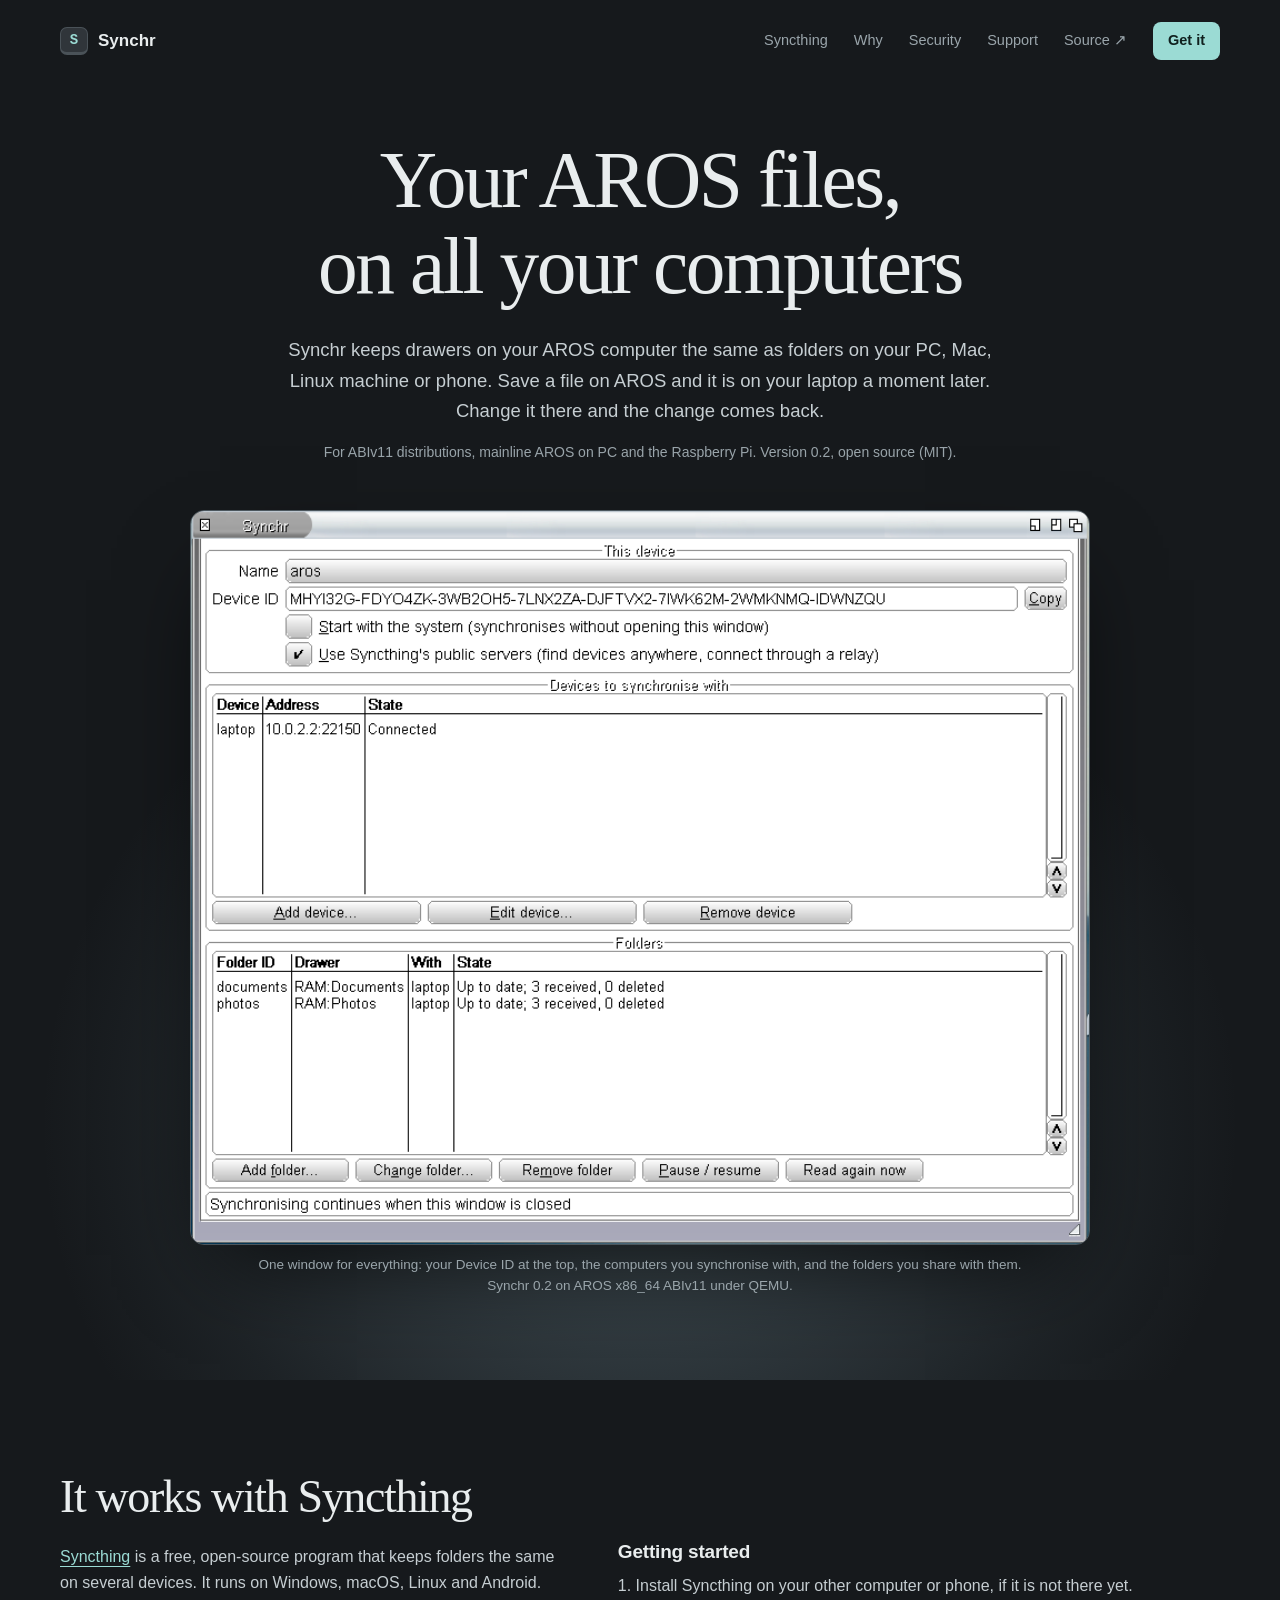
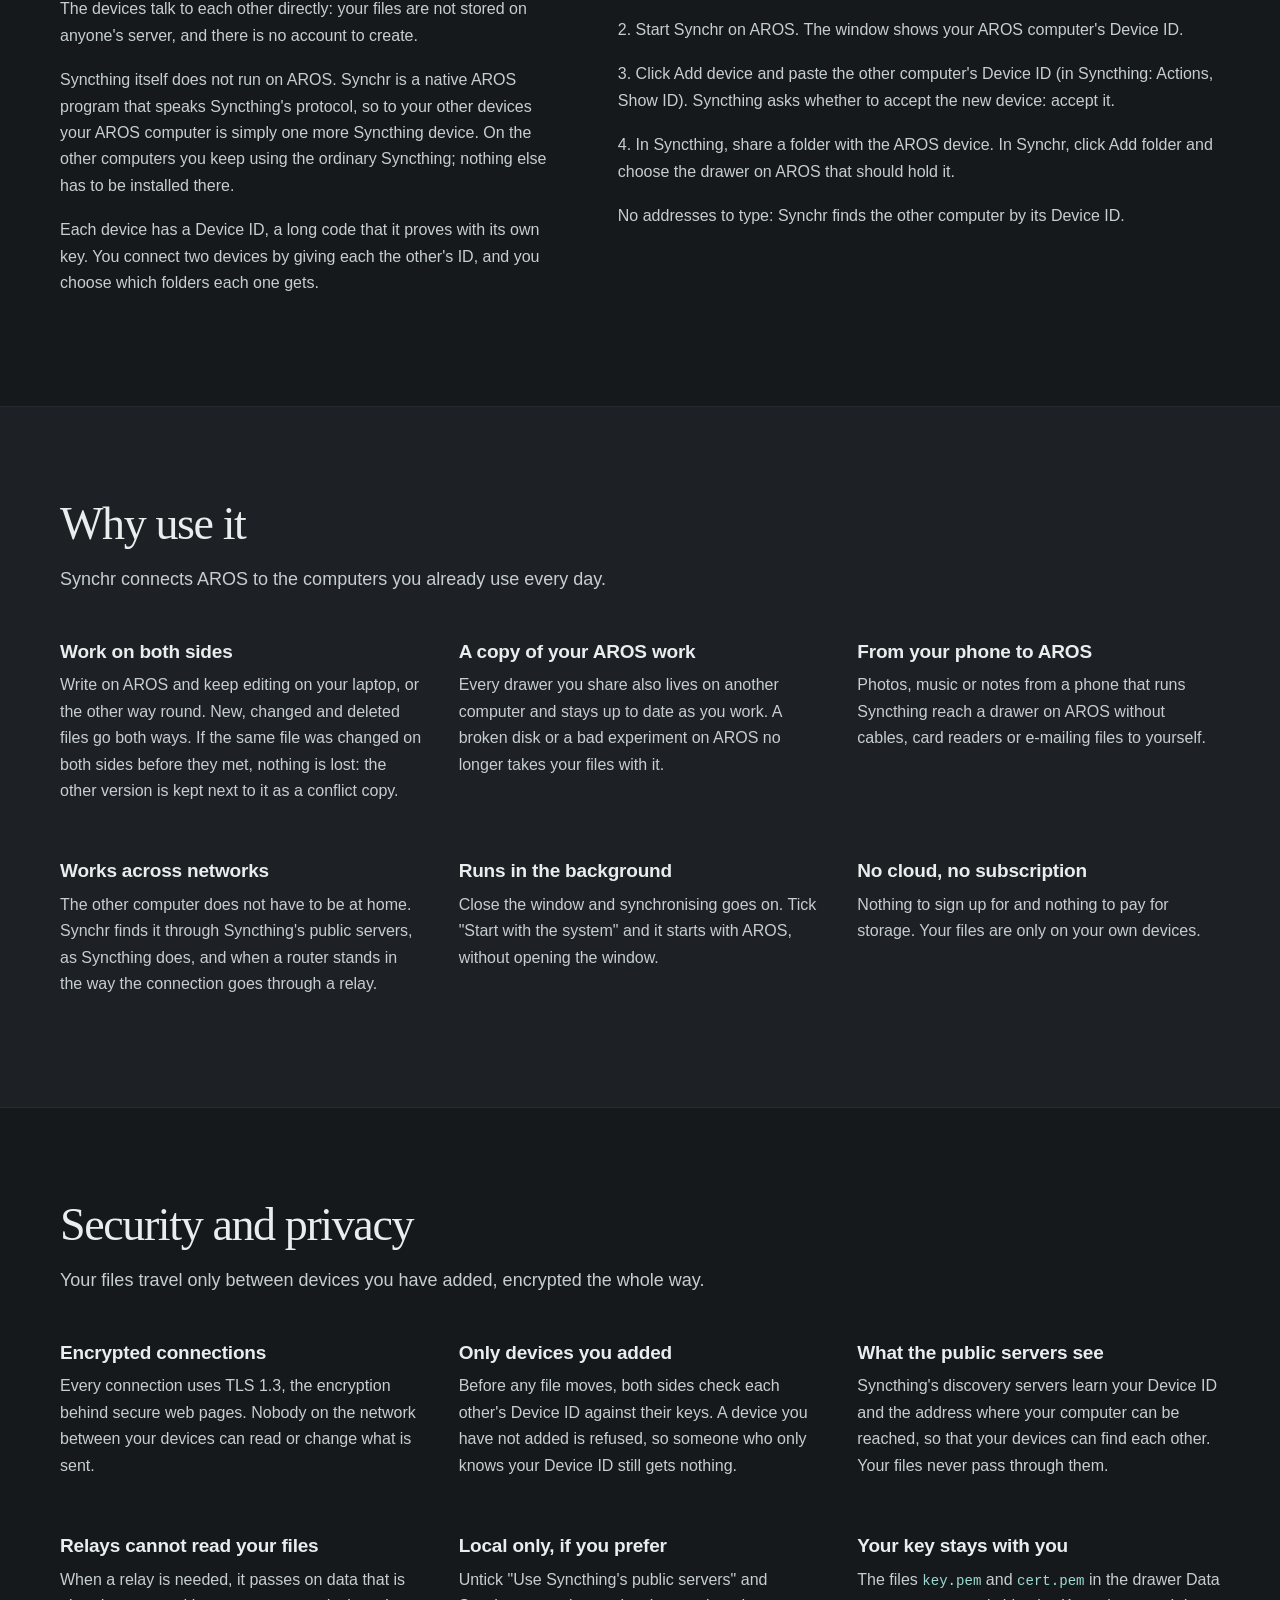
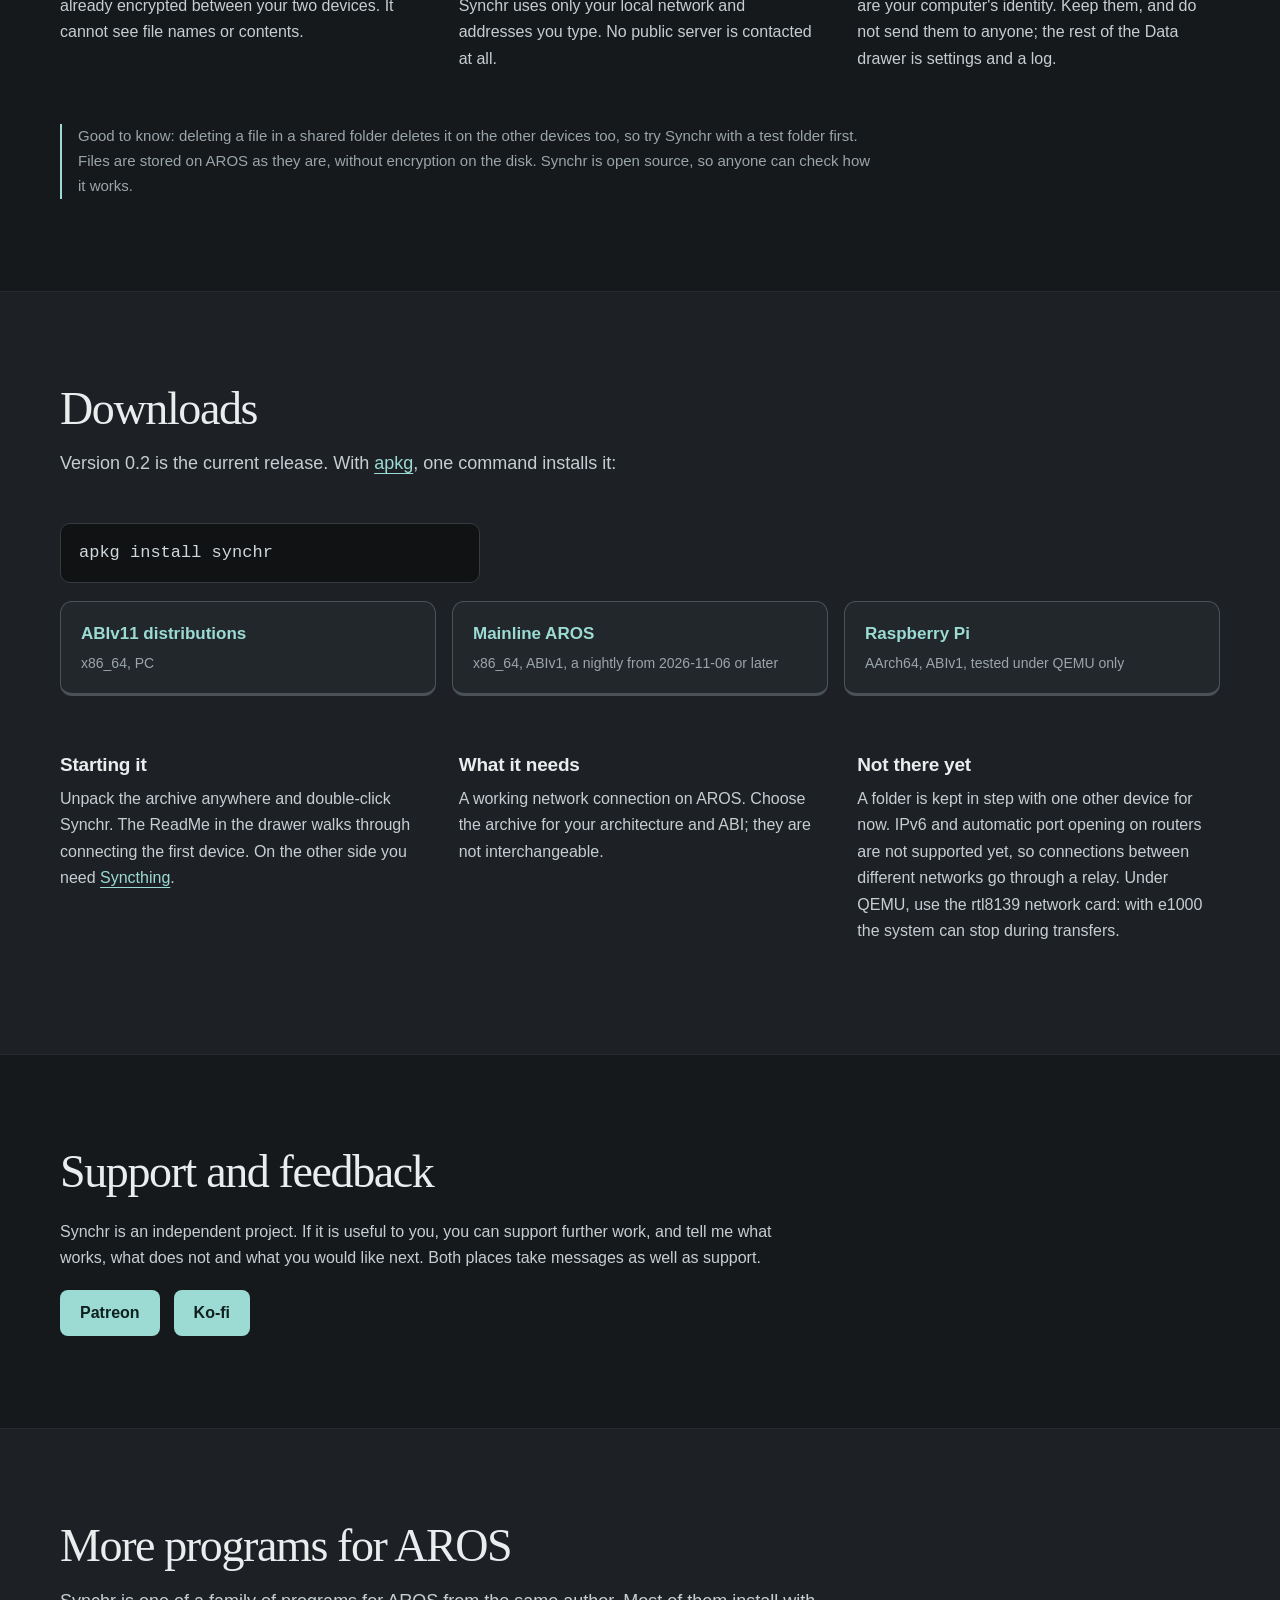
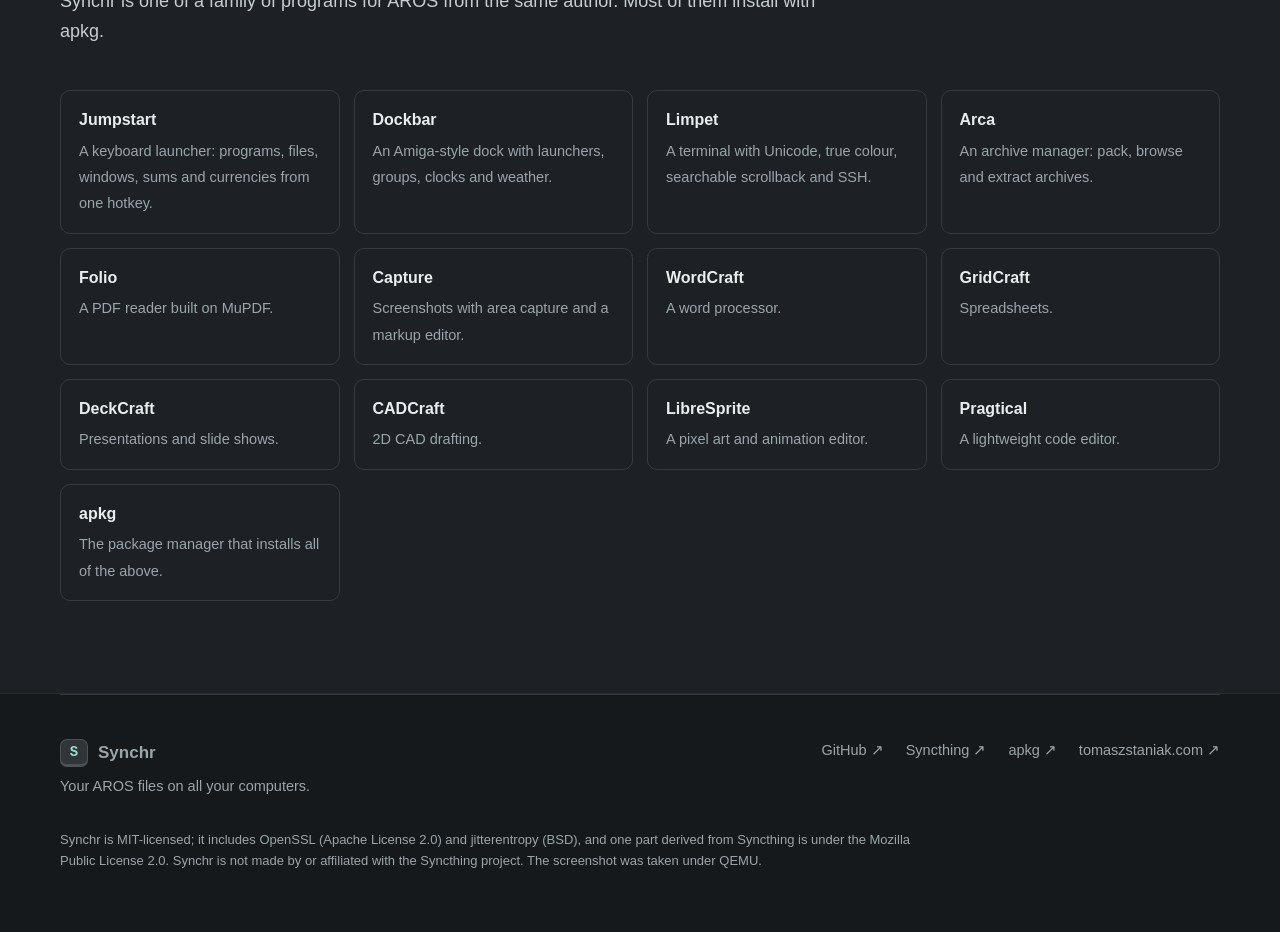
==== website/index.html @ 08df29b4 "Web page: what Synchr is, why use it, security, downloads, support" ====
<!doctype html>
<html lang="en">
<head>
<meta charset="utf-8"><meta name="viewport" content="width=device-width, initial-scale=1">
<title>Synchr: keep your AROS files in step with your other computers</title>
<meta name="description" content="Synchr keeps drawers on your AROS computer the same as folders on your PC, Mac, Linux machine or phone. It works with Syncthing: no cloud, no account, encrypted connections.">
<meta name="theme-color" content="#16191c"><meta property="og:title" content="Synchr for AROS"><meta property="og:description" content="Your AROS files on all your computers, with Syncthing. No cloud, no account."><meta property="og:type" content="website"><meta property="og:image" content="https://tomaszstaniak.github.io/aros-synchr/assets/window.png">
<link rel="stylesheet" href="style.css?v=1">
</head>
<body>
<a class="skip" href="#main">Skip to content</a>
<header class="site-header wrap"><a href="#" class="brand"><span class="brand-key" aria-hidden="true">S</span>Synchr</a><nav aria-label="Main navigation"><a href="#syncthing">Syncthing</a><a href="#why">Why</a><a href="#security">Security</a><a href="#support">Support</a><a href="https://github.com/tomaszstaniak/aros-synchr">Source ↗</a><a class="nav-get" href="#get">Get it</a></nav></header>

<main id="main">

<section class="hero">
<div class="wrap hero-copy">
<h1>Your AROS files,<br>on all your computers</h1>
<p class="intro">Synchr keeps drawers on your AROS computer the same as folders on your PC, Mac, Linux machine or phone. Save a file on AROS and it is on your laptop a moment later. Change it there and the change comes back.</p>
<p class="fine">For ABIv11 distributions, mainline AROS on PC and the Raspberry Pi. Version 0.2, open source (MIT).</p>
</div>
<div class="wrap demo">
<figure class="stage"><img src="assets/window.png" width="808" height="660" alt="The Synchr window: this computer's name and Device ID, one device called laptop that is connected, and two folders, documents and photos, both up to date"><figcaption>One window for everything: your Device ID at the top, the computers you synchronise with, and the folders you share with them. <span class="where">Synchr 0.2 on AROS x86_64 ABIv11 under QEMU.</span></figcaption></figure>
</div>
</section>

<section id="syncthing" class="section wrap">
<div class="row">
<div class="row-text">
<h2>It works with Syncthing</h2>
<p><a href="https://syncthing.net">Syncthing</a> is a free, open-source program that keeps folders the same on several devices. It runs on Windows, macOS, Linux and Android. The devices talk to each other directly: your files are not stored on anyone's server, and there is no account to create.</p>
<p>Syncthing itself does not run on AROS. Synchr is a native AROS program that speaks Syncthing's protocol, so to your other devices your AROS computer is simply one more Syncthing device. On the other computers you keep using the ordinary Syncthing; nothing else has to be installed there.</p>
<p>Each device has a Device ID, a long code that it proves with its own key. You connect two devices by giving each the other's ID, and you choose which folders each one gets.</p>
</div>
<div class="row-text">
<h3>Getting started</h3>
<p>1. Install Syncthing on your other computer or phone, if it is not there yet.</p>
<p>2. Start Synchr on AROS. The window shows your AROS computer's Device ID.</p>
<p>3. Click Add device and paste the other computer's Device ID (in Syncthing: Actions, Show ID). Syncthing asks whether to accept the new device: accept it.</p>
<p>4. In Syncthing, share a folder with the AROS device. In Synchr, click Add folder and choose the drawer on AROS that should hold it.</p>
<p>No addresses to type: Synchr finds the other computer by its Device ID.</p>
</div>
</div>
</section>

<section id="why" class="section tinted"><div class="wrap">
<div class="section-heading"><h2>Why use it</h2><p class="section-lead">Synchr connects AROS to the computers you already use every day.</p></div>
<div class="cols">
<article><h3>Work on both sides</h3><p>Write on AROS and keep editing on your laptop, or the other way round. New, changed and deleted files go both ways. If the same file was changed on both sides before they met, nothing is lost: the other version is kept next to it as a conflict copy.</p></article>
<article><h3>A copy of your AROS work</h3><p>Every drawer you share also lives on another computer and stays up to date as you work. A broken disk or a bad experiment on AROS no longer takes your files with it.</p></article>
<article><h3>From your phone to AROS</h3><p>Photos, music or notes from a phone that runs Syncthing reach a drawer on AROS without cables, card readers or e-mailing files to yourself.</p></article>
<article><h3>Works across networks</h3><p>The other computer does not have to be at home. Synchr finds it through Syncthing's public servers, as Syncthing does, and when a router stands in the way the connection goes through a relay.</p></article>
<article><h3>Runs in the background</h3><p>Close the window and synchronising goes on. Tick "Start with the system" and it starts with AROS, without opening the window.</p></article>
<article><h3>No cloud, no subscription</h3><p>Nothing to sign up for and nothing to pay for storage. Your files are only on your own devices.</p></article>
</div>
</div></section>

<section id="security" class="section wrap">
<div class="section-heading"><h2>Security and privacy</h2><p class="section-lead">Your files travel only between devices you have added, encrypted the whole way.</p></div>
<div class="cols">
<article><h3>Encrypted connections</h3><p>Every connection uses TLS 1.3, the encryption behind secure web pages. Nobody on the network between your devices can read or change what is sent.</p></article>
<article><h3>Only devices you added</h3><p>Before any file moves, both sides check each other's Device ID against their keys. A device you have not added is refused, so someone who only knows your Device ID still gets nothing.</p></article>
<article><h3>What the public servers see</h3><p>Syncthing's discovery servers learn your Device ID and the address where your computer can be reached, so that your devices can find each other. Your files never pass through them.</p></article>
<article><h3>Relays cannot read your files</h3><p>When a relay is needed, it passes on data that is already encrypted between your two devices. It cannot see file names or contents.</p></article>
<article><h3>Local only, if you prefer</h3><p>Untick "Use Syncthing's public servers" and Synchr uses only your local network and addresses you type. No public server is contacted at all.</p></article>
<article><h3>Your key stays with you</h3><p>The files <code>key.pem</code> and <code>cert.pem</code> in the drawer Data are your computer's identity. Keep them, and do not send them to anyone; the rest of the Data drawer is settings and a log.</p></article>
</div>
<p class="note">Good to know: deleting a file in a shared folder deletes it on the other devices too, so try Synchr with a test folder first. Files are stored on AROS as they are, without encryption on the disk. Synchr is open source, so anyone can check how it works.</p>
</section>

<section id="get" class="section tinted"><div class="wrap get">
<div class="section-heading"><h2>Downloads</h2><p class="section-lead">Version 0.2 is the current release. With <a href="https://github.com/tomaszstaniak/arospkg">apkg</a>, one command installs it:</p></div>
<pre class="install"><code>apkg install synchr</code></pre>
<div class="downloads">
<a class="dl" href="https://github.com/tomaszstaniak/aros-synchr/releases/download/v0.2/Synchr-0.2-r1-aros-x86_64-abiv11-pc.zip"><strong>ABIv11 distributions</strong><span>x86_64, PC</span></a>
<a class="dl" href="https://github.com/tomaszstaniak/aros-synchr/releases/download/v0.2/Synchr-0.2-r1-aros-x86_64-abiv1-pc.zip"><strong>Mainline AROS</strong><span>x86_64, ABIv1, a nightly from 2026-11-06 or later</span></a>
<a class="dl" href="https://github.com/tomaszstaniak/aros-synchr/releases/download/v0.2/Synchr-0.2-r1-aros-aarch64-abiv1-raspi.zip"><strong>Raspberry Pi</strong><span>AArch64, ABIv1, tested under QEMU only</span></a>
</div>
<div class="cols">
<article><h3>Starting it</h3><p>Unpack the archive anywhere and double-click Synchr. The ReadMe in the drawer walks through connecting the first device. On the other side you need <a href="https://syncthing.net/downloads/">Syncthing</a>.</p></article>
<article><h3>What it needs</h3><p>A working network connection on AROS. Choose the archive for your architecture and ABI; they are not interchangeable.</p></article>
<article><h3>Not there yet</h3><p>A folder is kept in step with one other device for now. IPv6 and automatic port opening on routers are not supported yet, so connections between different networks go through a relay. Under QEMU, use the rtl8139 network card: with e1000 the system can stop during transfers.</p></article>
</div>
</div></section>

<section id="support" class="section wrap">
<div class="solo">
<h2>Support and feedback</h2>
<p>Synchr is an independent project. If it is useful to you, you can support further work, and tell me what works, what does not and what you would like next. Both places take messages as well as support.</p>
<div class="support-links"><a href="https://www.patreon.com/reperspective">Patreon</a><a href="https://ko-fi.com/enbewu">Ko-fi</a></div>
</div>
</section>

<section id="more" class="section tinted"><div class="wrap">
<div class="section-heading"><h2>More programs for AROS</h2><p class="section-lead">Synchr is one of a family of programs for AROS from the same author. Most of them install with apkg.</p></div>
<div class="more">
<a href="https://tomaszstaniak.github.io/aros-launcher/"><strong>Jumpstart</strong><span>A keyboard launcher: programs, files, windows, sums and currencies from one hotkey.</span></a>
<a href="https://tomaszstaniak.github.io/aros-dockbar/"><strong>Dockbar</strong><span>An Amiga-style dock with launchers, groups, clocks and weather.</span></a>
<a href="https://tomaszstaniak.github.io/limpet/"><strong>Limpet</strong><span>A terminal with Unicode, true colour, searchable scrollback and SSH.</span></a>
<a href="https://tomaszstaniak.github.io/arca/"><strong>Arca</strong><span>An archive manager: pack, browse and extract archives.</span></a>
<a href="https://github.com/tomaszstaniak/aros-foliopdf"><strong>Folio</strong><span>A PDF reader built on MuPDF.</span></a>
<a href="https://github.com/tomaszstaniak/aros-capture"><strong>Capture</strong><span>Screenshots with area capture and a markup editor.</span></a>
<a href="https://github.com/tomaszstaniak/aros-wordcraft"><strong>WordCraft</strong><span>A word processor.</span></a>
<a href="https://github.com/tomaszstaniak/aros-gridcraft"><strong>GridCraft</strong><span>Spreadsheets.</span></a>
<a href="https://github.com/tomaszstaniak/aros-deckcraft"><strong>DeckCraft</strong><span>Presentations and slide shows.</span></a>
<a href="https://github.com/tomaszstaniak/aros-cadcraft"><strong>CADCraft</strong><span>2D CAD drafting.</span></a>
<a href="https://github.com/tomaszstaniak/aros-libresprite"><strong>LibreSprite</strong><span>A pixel art and animation editor.</span></a>
<a href="https://github.com/tomaszstaniak/aros-pragtical"><strong>Pragtical</strong><span>A lightweight code editor.</span></a>
<a href="https://github.com/tomaszstaniak/arospkg"><strong>apkg</strong><span>The package manager that installs all of the above.</span></a>
</div>
</div></section>

</main>

<footer class="wrap">
<div><a class="brand" href="#"><span class="brand-key" aria-hidden="true">S</span>Synchr</a><p>Your AROS files on all your computers.</p></div>
<nav aria-label="Related projects"><a href="https://github.com/tomaszstaniak/aros-synchr">GitHub ↗</a><a href="https://syncthing.net">Syncthing ↗</a><a href="https://github.com/tomaszstaniak/arospkg">apkg ↗</a><a href="https://tomaszstaniak.com">tomaszstaniak.com ↗</a></nav>
<p class="legal">Synchr is MIT-licensed; it includes OpenSSL (Apache License 2.0) and jitterentropy (BSD), and one part derived from Syncthing is under the Mozilla Public License 2.0. Synchr is not made by or affiliated with the Syncthing project. The screenshot was taken under QEMU.</p>
</footer>
</body></html>
---- website/style.css ----
/* Shared look of the AROS program pages (from Jumpstart); the window
   screenshot sits on the same dark ground. */
:root{
  --ground:#16191c;      /* page */
  --raised:#1d2125;      /* tinted sections */
  --panel:#30353a;       /* the launcher panel's fill */
  --line:#353b41;
  --ink:#e9edee;
  --muted:#9aa5ab;
  --accent:#9bdbd4;      /* the panel's accent */
  --wall:#7b97a3;        /* wallpaper blue-grey, used for the glow */
  --serif:Georgia,'Times New Roman',serif;
  --mono:ui-monospace,'SF Mono',Menlo,Consolas,monospace;
}
*{box-sizing:border-box}
html{scroll-behavior:smooth;scroll-padding-top:24px}
body{margin:0;background:var(--ground);color:var(--ink);font:16px/1.65 -apple-system,BlinkMacSystemFont,'Segoe UI',sans-serif;-webkit-font-smoothing:antialiased}
a{color:inherit}
a:focus-visible,button:focus-visible{outline:2px solid var(--accent);outline-offset:4px;border-radius:4px}
img{max-width:100%;height:auto;display:block}
p{margin:0 0 18px}
h1,h2,h3{margin:0;font-weight:400}
h1,h2{font-family:var(--serif);letter-spacing:-.03em;line-height:1.08}
h1{font-size:clamp(40px,6.2vw,80px)}
h2{font-size:clamp(30px,3.6vw,46px)}
h3{font-size:19px;line-height:1.35;font-weight:600;letter-spacing:-.01em;margin-bottom:8px}
code,kbd,pre{font-family:var(--mono);font-size:.88em}
code{color:var(--accent)}
kbd{display:inline-block;min-width:1.9em;text-align:center;border:1px solid #4a5258;border-bottom-width:3px;border-radius:6px;padding:0 7px;margin:0 2px;background:#262b30;color:var(--ink);line-height:1.6;white-space:nowrap}
pre{margin:0 0 18px;padding:16px 18px;background:#101214;border:1px solid var(--line);border-radius:10px;overflow-x:auto;line-height:1.55}
pre code{color:#cfd8dc;font-size:1em}
.wrap{width:min(1160px,calc(100% - 64px));margin-inline:auto}
.skip{position:absolute;left:-999px;top:8px;background:var(--accent);color:#10201e;padding:8px 14px;border-radius:6px;z-index:5}
.skip:focus{left:8px}

/* header */
.site-header{display:flex;align-items:center;justify-content:space-between;gap:20px;padding:22px 0}
.brand{display:inline-flex;align-items:center;gap:10px;font-weight:600;font-size:17px;text-decoration:none}
.brand-key{display:grid;place-items:center;width:28px;height:28px;border-radius:7px;background:var(--panel);border:1px solid #4a5258;border-bottom-width:3px;color:var(--accent);font:600 14px/1 var(--mono)}
.site-header nav{display:flex;align-items:center;gap:26px;font-size:14.5px}
.site-header nav a{text-decoration:none;color:var(--muted)}
.site-header nav a:hover{color:var(--ink)}
.site-header .nav-get{color:#10201e;background:var(--accent);padding:7px 15px;border-radius:8px;font-weight:600}
.site-header .nav-get:hover{color:#10201e;background:#b4e6e0}

/* hero */
.hero{position:relative;padding:56px 0 84px;overflow:hidden}
.hero::before{content:"";position:absolute;inset:auto 0 -10% 0;height:78%;background:radial-gradient(60% 70% at 50% 62%,rgba(123,151,163,.42),rgba(123,151,163,.08) 60%,transparent 78%);pointer-events:none}
.hero-copy{position:relative;text-align:center}
.hero-copy .intro{max-width:740px;margin:26px auto 14px;font-size:18.5px;color:#c6ced2}
.fine{color:var(--muted);font-size:14px}
.demo{position:relative;margin-top:46px}
.demo-label{text-align:center;color:var(--muted);font-size:14px;margin-bottom:12px}
.queries{display:flex;flex-wrap:wrap;justify-content:center;gap:8px;margin-bottom:22px}
.queries button{font:14px/1 var(--mono);color:var(--muted);background:#20252a;border:1px solid var(--line);border-radius:999px;padding:10px 15px;cursor:pointer}
.queries button:hover{color:var(--ink);border-color:#56606a}
.queries button[aria-selected="true"]{color:#10201e;background:var(--accent);border-color:var(--accent)}
.stage{margin:0 auto;max-width:900px}
.stage img{width:100%;border-radius:14px;border:1px solid #4b565d;box-shadow:0 40px 90px -30px rgba(0,0,0,.8)}
figcaption{margin-top:10px;font-size:13.5px;line-height:1.5;color:var(--muted)}
.stage figcaption{text-align:center;min-height:3em}
.where{white-space:nowrap}

/* sections */
.section{padding:92px 0}
.tinted{background:var(--raised);border-block:1px solid #262b30;width:100%}
.section-heading{max-width:760px;margin-bottom:44px}
.section-lead{margin-top:16px;font-size:18px;color:#c6ced2}
.section-lead a,.row-text a,.widget-text a,.trio a{color:var(--accent);text-underline-offset:4px}
.row{display:grid;grid-template-columns:minmax(0,5fr) minmax(0,6fr);gap:56px;align-items:center}
.row.flip .row-text{order:2}
.row-text h2{margin-bottom:22px}
.row-text p,.widget-text p,.cols p,.trio p{color:#c6ced2}
.shot{margin:0}
.shot img{border-radius:12px;border:1px solid #4b565d}
.shot.bare img{border-color:#3d454b;box-shadow:0 18px 40px -22px rgba(0,0,0,.9)}
.pair{display:grid;gap:22px}
.note{max-width:820px;margin:34px 0 0;padding-left:16px;border-left:2px solid var(--accent);color:var(--muted);font-size:15px}

/* answers */
.answers{display:grid;grid-template-columns:minmax(0,5fr) minmax(0,6fr);gap:56px;align-items:start}
.examples{list-style:none;margin:0;padding:0;border-top:1px solid var(--line)}
.examples li{display:flex;justify-content:space-between;gap:18px;padding:11px 2px;border-bottom:1px solid var(--line)}
.examples code{font-size:14.5px}
.examples span{color:var(--muted);font-size:14.5px;text-align:right}
.answer-shots{display:grid;gap:24px}

/* three smaller features */
.trio{display:grid;grid-template-columns:repeat(3,minmax(0,1fr));gap:36px;margin-top:84px}
.trio .shot{margin-bottom:20px}
.trio .shot img{width:100%}

/* widgets */
.widgets{display:grid;grid-template-columns:minmax(0,6fr) minmax(0,5fr);gap:56px;align-items:start}
.widget-shots{display:grid;gap:26px;justify-items:start}

/* themes */
.theme-grid{display:grid;grid-template-columns:repeat(4,minmax(0,1fr));gap:18px;margin-bottom:56px}
.theme-grid figure{margin:0}
.theme-grid img{border-radius:10px;border:1px solid #3d454b}
.theme-grid figcaption{margin-top:8px;color:var(--ink);font-size:14px}
.cols{display:grid;grid-template-columns:repeat(3,minmax(0,1fr));gap:36px}

.solo{max-width:760px}
.solo h2{margin-bottom:22px}
.solo p{color:#c6ced2}
.install{max-width:420px;font-size:17px}
.downloads{display:grid;grid-template-columns:repeat(3,minmax(0,1fr));gap:16px;margin:8px 0 56px}
.dl{display:block;padding:18px 20px;border:1px solid #4a5258;border-bottom-width:3px;border-radius:12px;background:#22272c;text-decoration:none}
.dl:hover{border-color:var(--accent)}
.dl strong{display:block;font-size:17px;color:var(--accent)}
.dl span{display:block;margin-top:4px;color:var(--muted);font-size:14px}
.cols a,.solo a{color:var(--accent);text-underline-offset:4px}

/* footer */
footer{display:grid;grid-template-columns:1fr auto;gap:22px 40px;padding:44px 0 60px;border-top:1px solid var(--line);color:var(--muted);font-size:14.5px}
footer p{margin:8px 0 0}
footer nav{display:flex;flex-wrap:wrap;gap:22px;align-items:start}
footer nav a{text-decoration:none}
footer nav a:hover{color:var(--ink)}
.legal{grid-column:1/-1;font-size:13px;max-width:880px}

@media (max-width:900px){
  .row,.answers,.widgets{grid-template-columns:1fr;gap:34px}
  .row.flip .row-text{order:0}
  .trio,.cols,.downloads{grid-template-columns:1fr;gap:40px}
  .downloads{gap:14px}
  .theme-grid{grid-template-columns:repeat(2,minmax(0,1fr))}
  .section{padding:64px 0}
  .site-header nav a:not(.nav-get){display:none}
}
@media (max-width:520px){
  .wrap{width:calc(100% - 32px)}
  .hero{padding-top:28px}
  .hero-copy .intro{font-size:17px}
  footer{grid-template-columns:1fr}
}
@media (prefers-reduced-motion:reduce){html{scroll-behavior:auto}}

/* Synchr: list of other programs */
.more{display:grid;grid-template-columns:repeat(auto-fill,minmax(250px,1fr));gap:14px;margin-top:28px}
.more a{display:block;padding:16px 18px;border:1px solid var(--line);border-radius:10px;background:var(--raised);text-decoration:none}
.more a:hover{border-color:var(--accent)}
.more strong{display:block;font-weight:600;margin-bottom:4px}
.more span{color:var(--muted);font-size:14.5px;line-height:1.5}
.support-links{display:flex;flex-wrap:wrap;gap:14px;margin-top:8px}
.support-links a{color:#10201e;background:var(--accent);padding:10px 20px;border-radius:8px;font-weight:600;text-decoration:none}
.support-links a:hover{background:#b4e6e0}
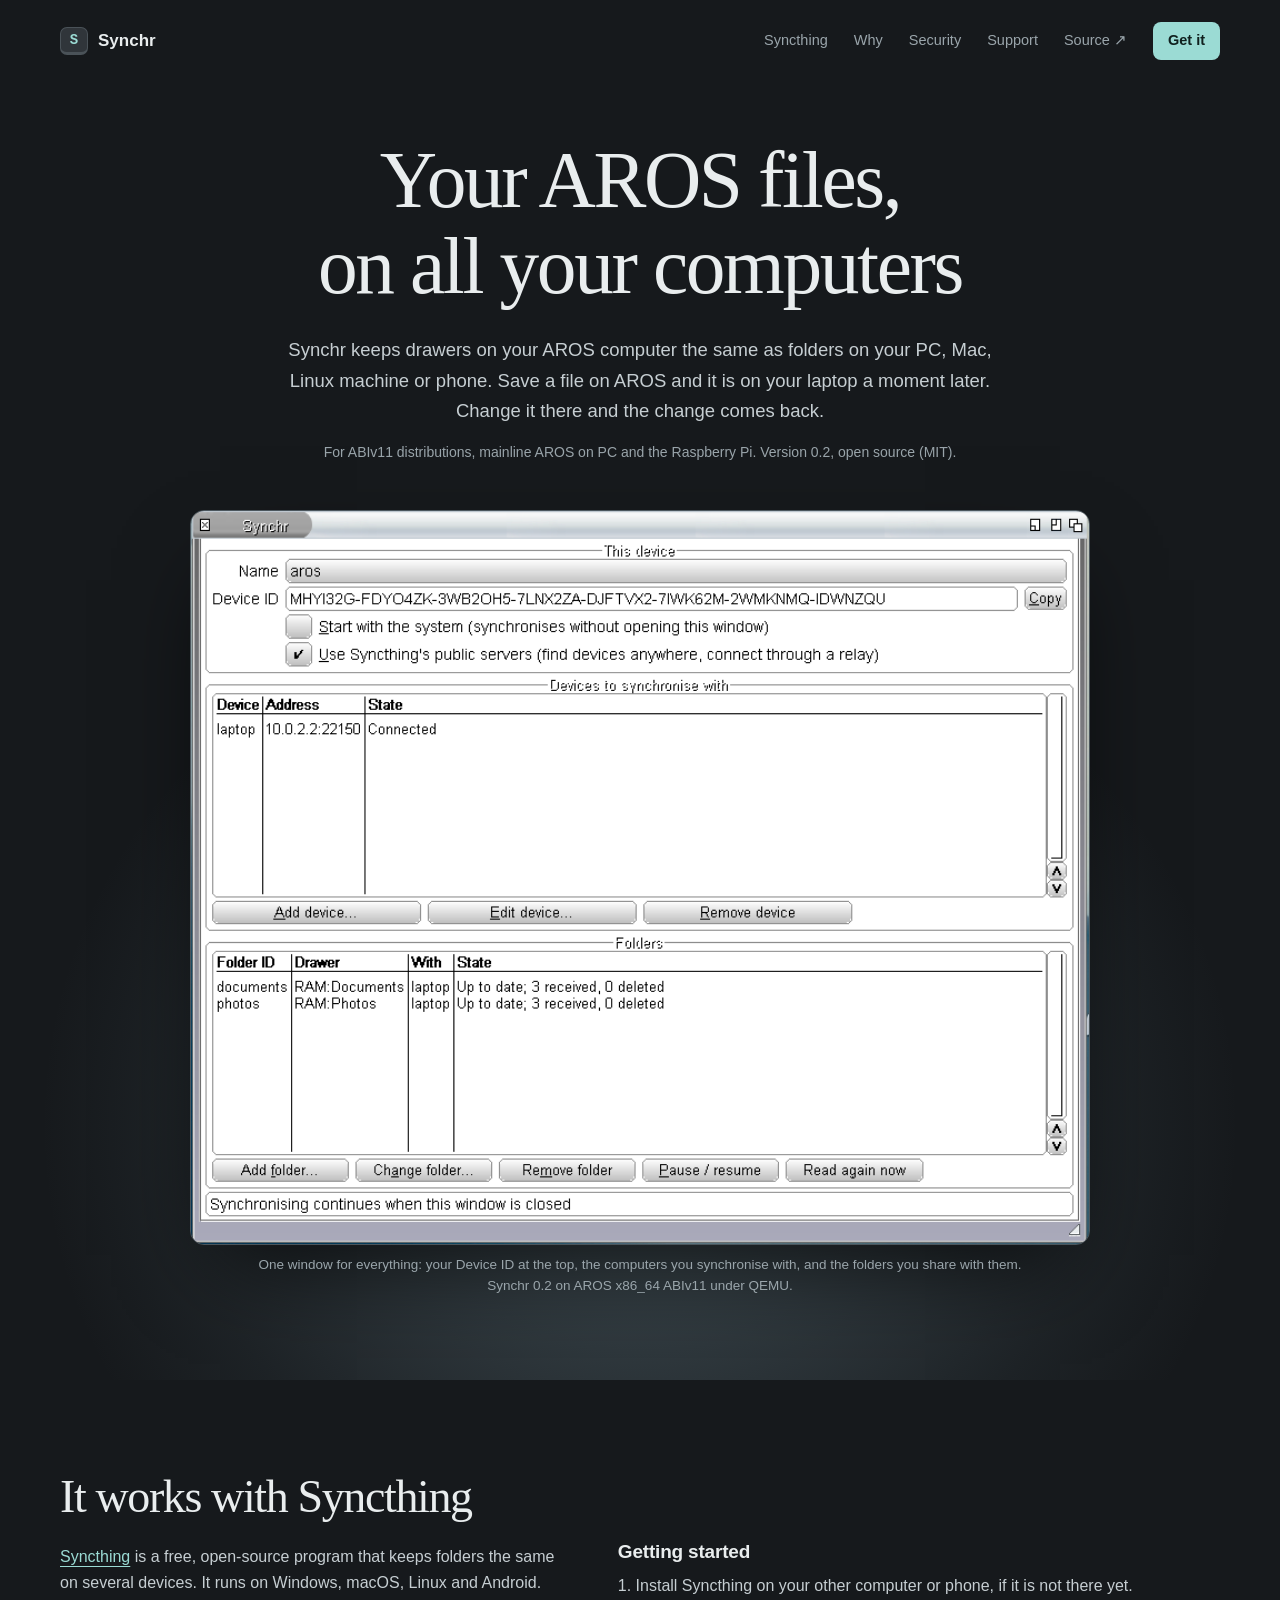
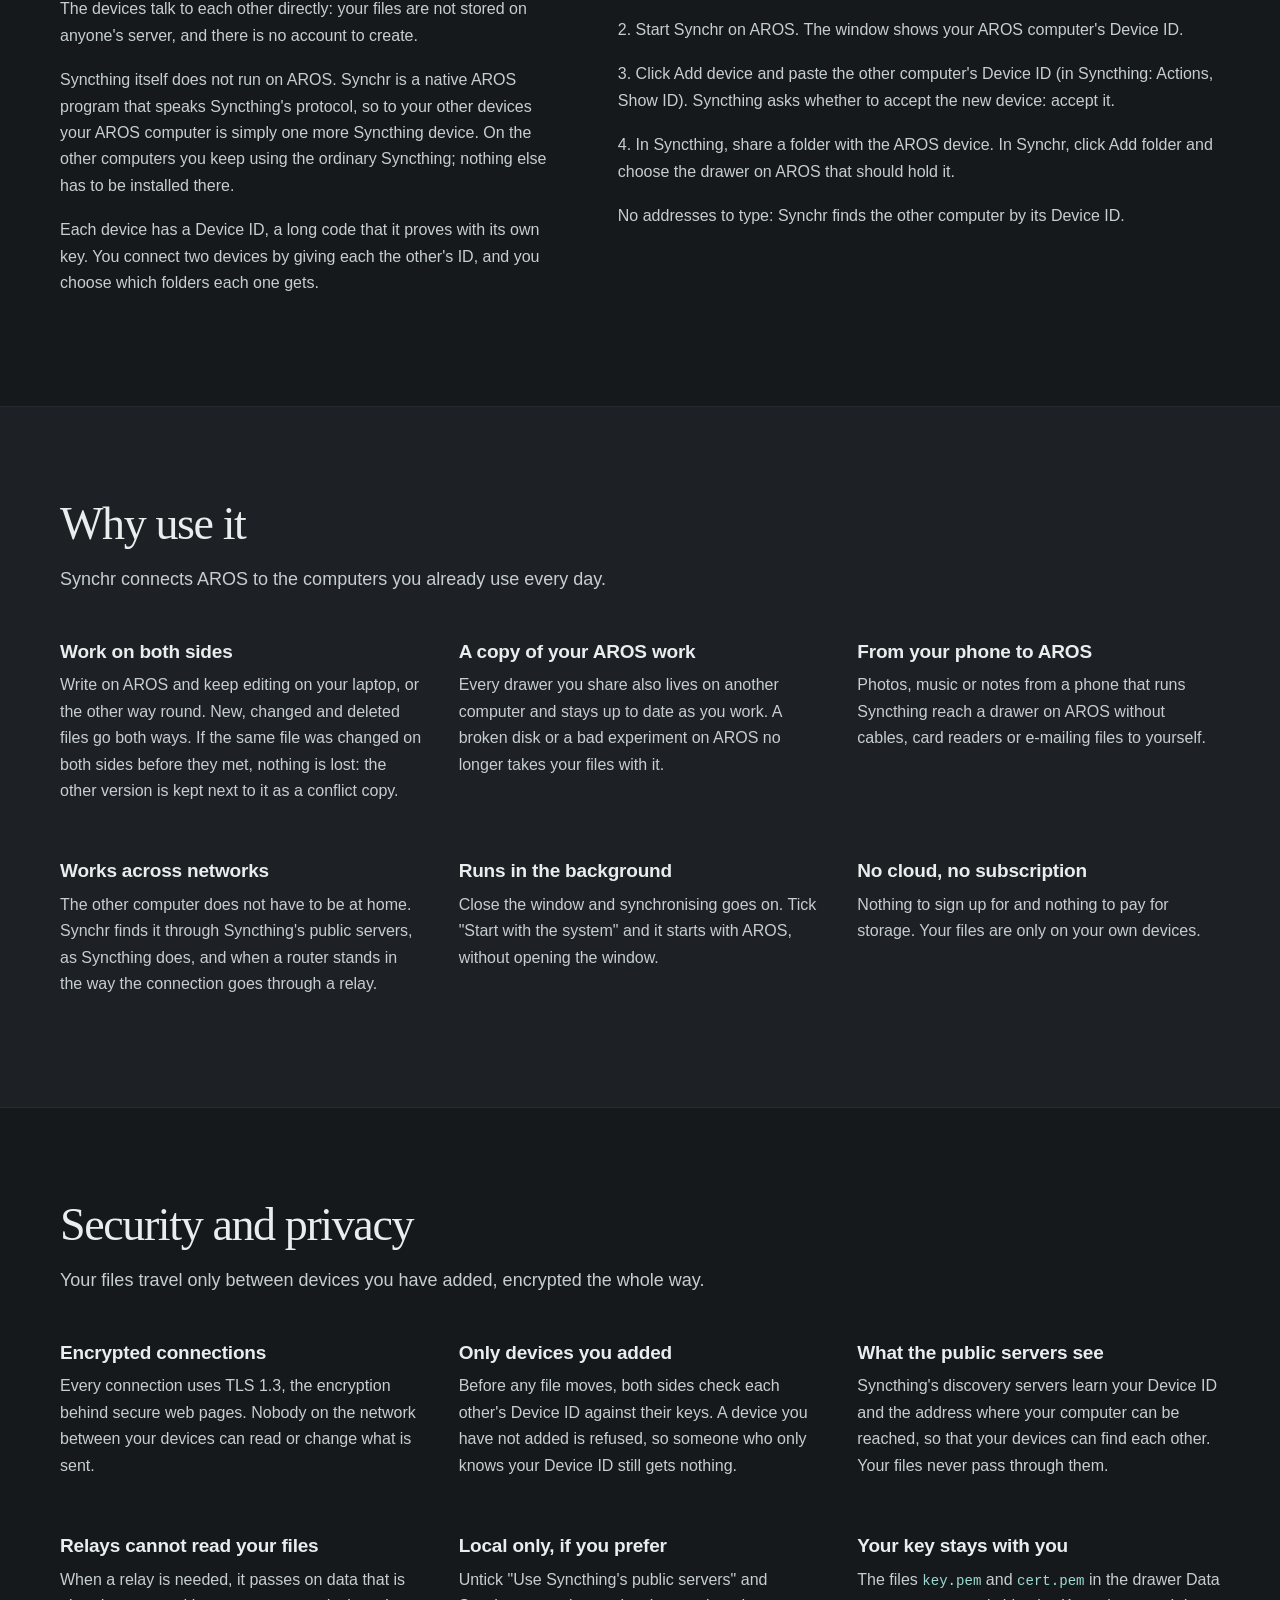
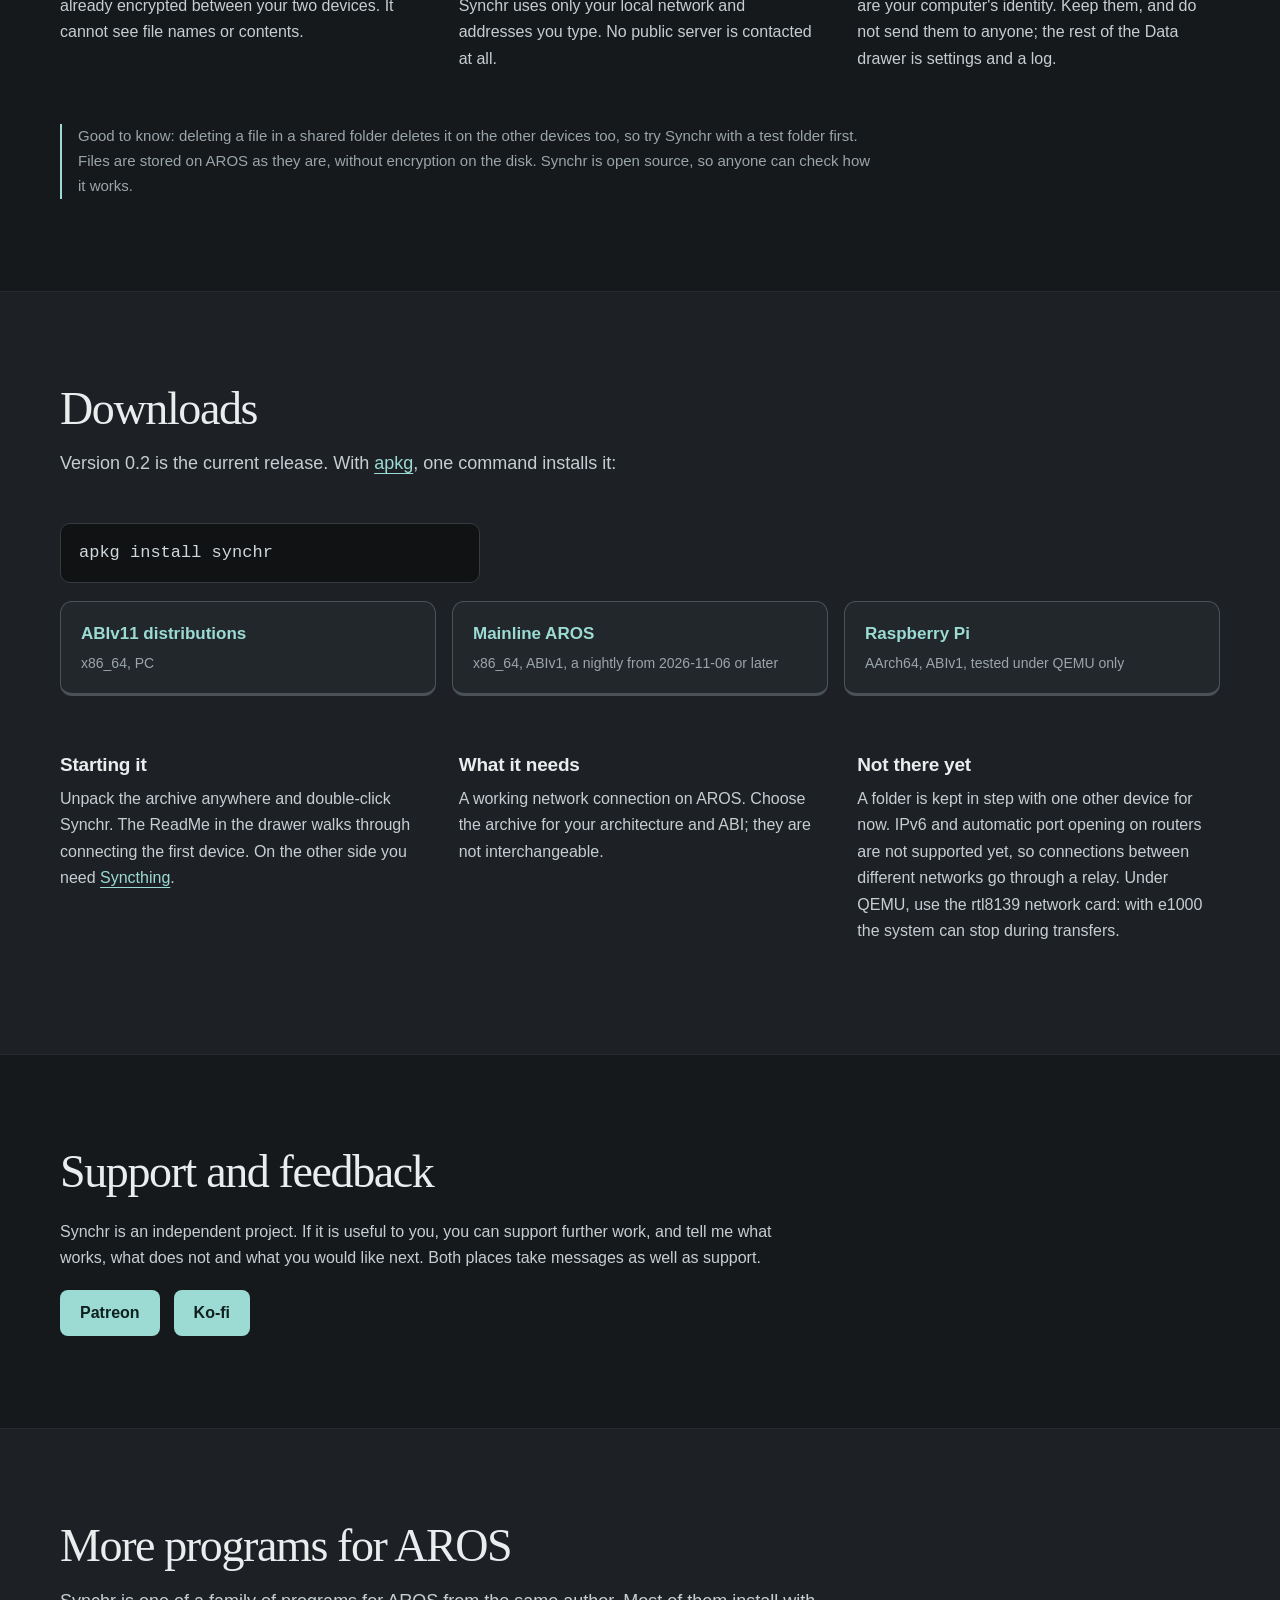
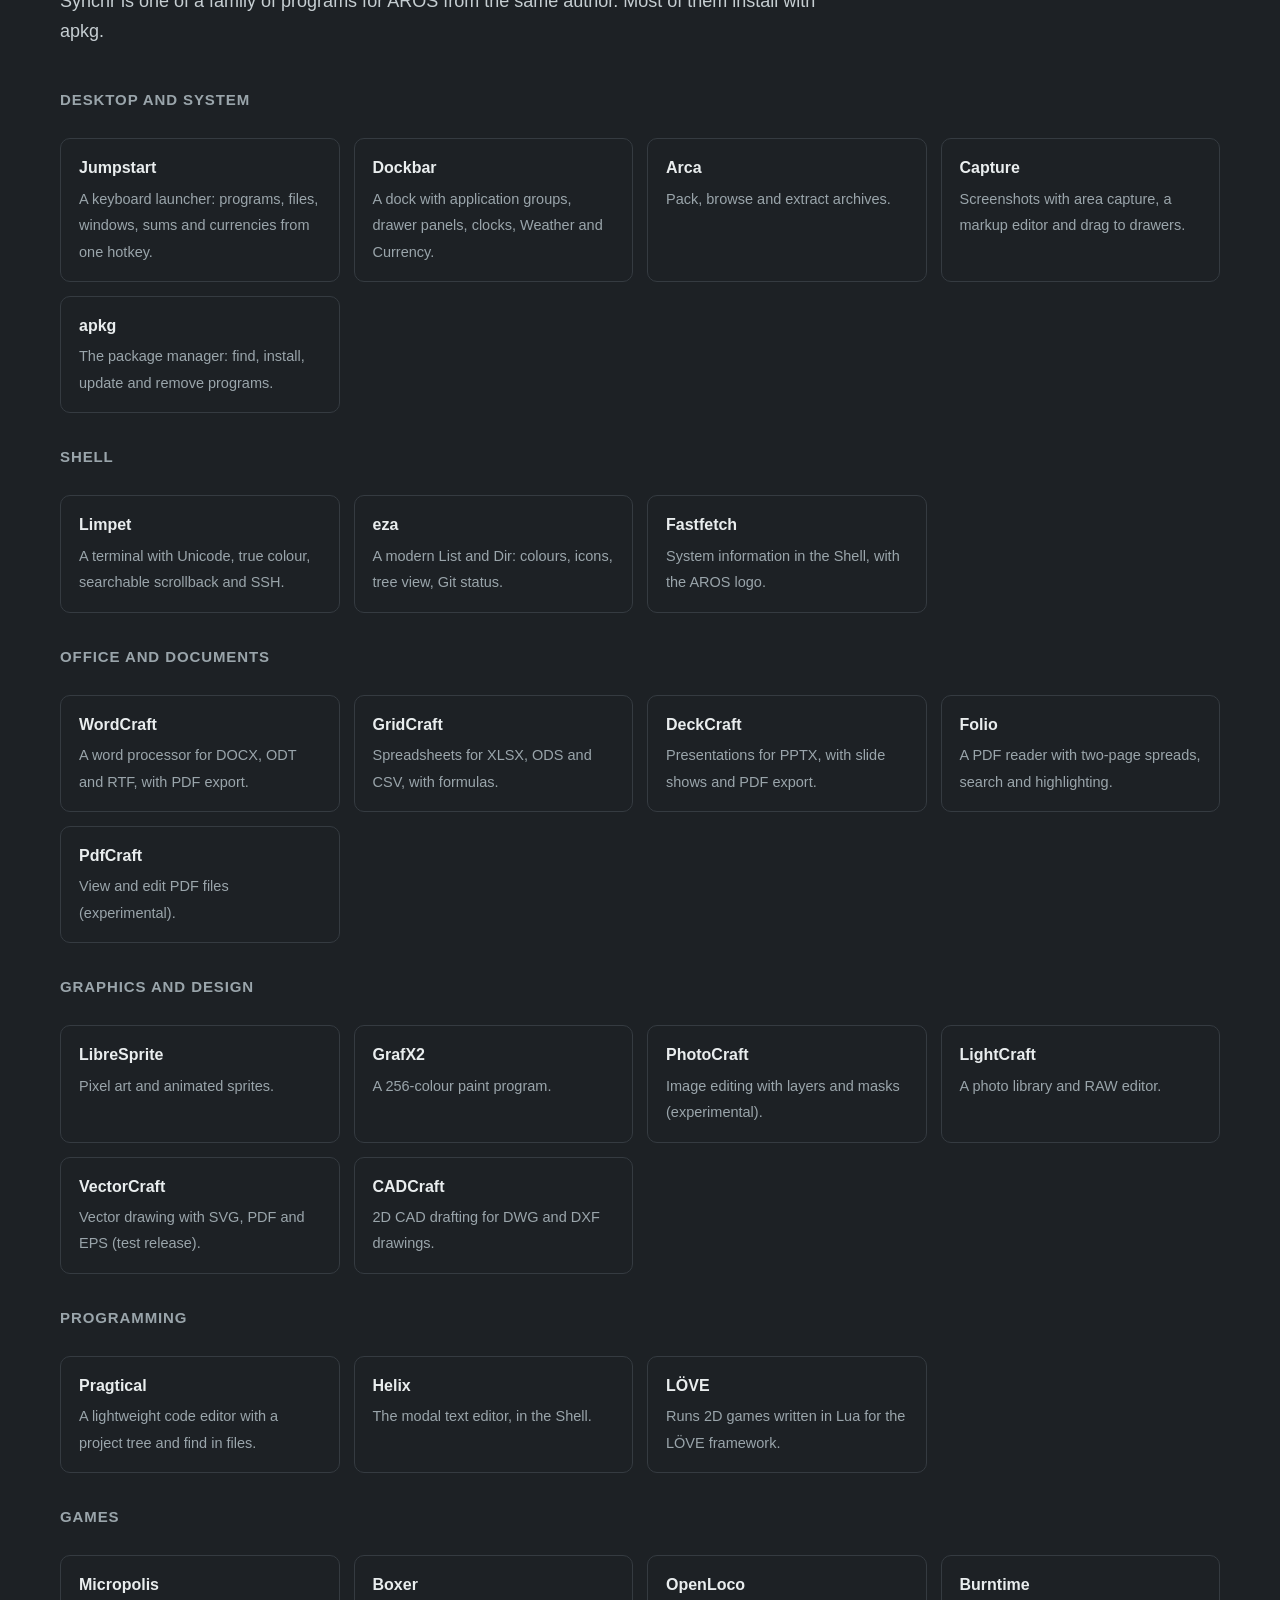
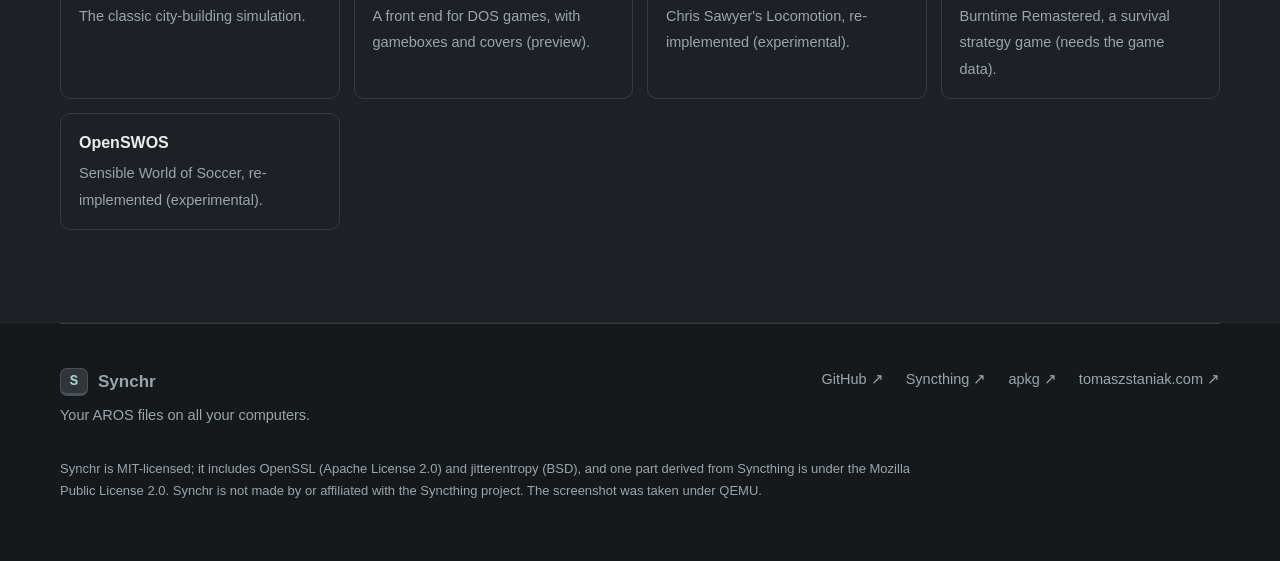
==== commit 7d93c775: "Web page: all published programs, grouped" ====
--- a/website/index.html
+++ b/website/index.html
@@ -93,20 +93,50 @@
 
 <section id="more" class="section tinted"><div class="wrap">
 <div class="section-heading"><h2>More programs for AROS</h2><p class="section-lead">Synchr is one of a family of programs for AROS from the same author. Most of them install with apkg.</p></div>
+<h3 class="more-group">Desktop and system</h3>
 <div class="more">
 <a href="https://tomaszstaniak.github.io/aros-launcher/"><strong>Jumpstart</strong><span>A keyboard launcher: programs, files, windows, sums and currencies from one hotkey.</span></a>
-<a href="https://tomaszstaniak.github.io/aros-dockbar/"><strong>Dockbar</strong><span>An Amiga-style dock with launchers, groups, clocks and weather.</span></a>
+<a href="https://tomaszstaniak.github.io/aros-dockbar/"><strong>Dockbar</strong><span>A dock with application groups, drawer panels, clocks, Weather and Currency.</span></a>
+<a href="https://tomaszstaniak.github.io/arca/"><strong>Arca</strong><span>Pack, browse and extract archives.</span></a>
+<a href="https://github.com/tomaszstaniak/aros-capture"><strong>Capture</strong><span>Screenshots with area capture, a markup editor and drag to drawers.</span></a>
+<a href="https://github.com/tomaszstaniak/arospkg"><strong>apkg</strong><span>The package manager: find, install, update and remove programs.</span></a>
+</div>
+<h3 class="more-group">Shell</h3>
+<div class="more">
 <a href="https://tomaszstaniak.github.io/limpet/"><strong>Limpet</strong><span>A terminal with Unicode, true colour, searchable scrollback and SSH.</span></a>
-<a href="https://tomaszstaniak.github.io/arca/"><strong>Arca</strong><span>An archive manager: pack, browse and extract archives.</span></a>
-<a href="https://github.com/tomaszstaniak/aros-foliopdf"><strong>Folio</strong><span>A PDF reader built on MuPDF.</span></a>
-<a href="https://github.com/tomaszstaniak/aros-capture"><strong>Capture</strong><span>Screenshots with area capture and a markup editor.</span></a>
-<a href="https://github.com/tomaszstaniak/aros-wordcraft"><strong>WordCraft</strong><span>A word processor.</span></a>
-<a href="https://github.com/tomaszstaniak/aros-gridcraft"><strong>GridCraft</strong><span>Spreadsheets.</span></a>
-<a href="https://github.com/tomaszstaniak/aros-deckcraft"><strong>DeckCraft</strong><span>Presentations and slide shows.</span></a>
-<a href="https://github.com/tomaszstaniak/aros-cadcraft"><strong>CADCraft</strong><span>2D CAD drafting.</span></a>
-<a href="https://github.com/tomaszstaniak/aros-libresprite"><strong>LibreSprite</strong><span>A pixel art and animation editor.</span></a>
-<a href="https://github.com/tomaszstaniak/aros-pragtical"><strong>Pragtical</strong><span>A lightweight code editor.</span></a>
-<a href="https://github.com/tomaszstaniak/arospkg"><strong>apkg</strong><span>The package manager that installs all of the above.</span></a>
+<a href="https://github.com/tomaszstaniak/aros-eza"><strong>eza</strong><span>A modern List and Dir: colours, icons, tree view, Git status.</span></a>
+<a href="https://github.com/tomaszstaniak/aros-fastfetch"><strong>Fastfetch</strong><span>System information in the Shell, with the AROS logo.</span></a>
+</div>
+<h3 class="more-group">Office and documents</h3>
+<div class="more">
+<a href="https://github.com/tomaszstaniak/aros-wordcraft"><strong>WordCraft</strong><span>A word processor for DOCX, ODT and RTF, with PDF export.</span></a>
+<a href="https://github.com/tomaszstaniak/aros-gridcraft"><strong>GridCraft</strong><span>Spreadsheets for XLSX, ODS and CSV, with formulas.</span></a>
+<a href="https://github.com/tomaszstaniak/aros-deckcraft"><strong>DeckCraft</strong><span>Presentations for PPTX, with slide shows and PDF export.</span></a>
+<a href="https://github.com/tomaszstaniak/aros-foliopdf"><strong>Folio</strong><span>A PDF reader with two-page spreads, search and highlighting.</span></a>
+<a href="https://github.com/tomaszstaniak/aros-pdfcraft"><strong>PdfCraft</strong><span>View and edit PDF files (experimental).</span></a>
+</div>
+<h3 class="more-group">Graphics and design</h3>
+<div class="more">
+<a href="https://github.com/tomaszstaniak/aros-libresprite"><strong>LibreSprite</strong><span>Pixel art and animated sprites.</span></a>
+<a href="https://github.com/tomaszstaniak/aros-grafx2"><strong>GrafX2</strong><span>A 256-colour paint program.</span></a>
+<a href="https://github.com/tomaszstaniak/aros-photocraft"><strong>PhotoCraft</strong><span>Image editing with layers and masks (experimental).</span></a>
+<a href="https://github.com/tomaszstaniak/aros-lightcraft"><strong>LightCraft</strong><span>A photo library and RAW editor.</span></a>
+<a href="https://github.com/tomaszstaniak/aros-vectorcraft"><strong>VectorCraft</strong><span>Vector drawing with SVG, PDF and EPS (test release).</span></a>
+<a href="https://github.com/tomaszstaniak/aros-cadcraft"><strong>CADCraft</strong><span>2D CAD drafting for DWG and DXF drawings.</span></a>
+</div>
+<h3 class="more-group">Programming</h3>
+<div class="more">
+<a href="https://github.com/tomaszstaniak/aros-pragtical"><strong>Pragtical</strong><span>A lightweight code editor with a project tree and find in files.</span></a>
+<a href="https://github.com/tomaszstaniak/aros-helix"><strong>Helix</strong><span>The modal text editor, in the Shell.</span></a>
+<a href="https://github.com/tomaszstaniak/aros-loeve"><strong>LÖVE</strong><span>Runs 2D games written in Lua for the LÖVE framework.</span></a>
+</div>
+<h3 class="more-group">Games</h3>
+<div class="more">
+<a href="https://github.com/tomaszstaniak/aros-micropolis"><strong>Micropolis</strong><span>The classic city-building simulation.</span></a>
+<a href="https://github.com/tomaszstaniak/aros-boxerapp"><strong>Boxer</strong><span>A front end for DOS games, with gameboxes and covers (preview).</span></a>
+<a href="https://github.com/tomaszstaniak/aros-openloco"><strong>OpenLoco</strong><span>Chris Sawyer's Locomotion, re-implemented (experimental).</span></a>
+<a href="https://github.com/tomaszstaniak/aros-burntime"><strong>Burntime</strong><span>Burntime Remastered, a survival strategy game (needs the game data).</span></a>
+<a href="https://github.com/tomaszstaniak/aros-swos"><strong>OpenSWOS</strong><span>Sensible World of Soccer, re-implemented (experimental).</span></a>
 </div>
 </div></section>
 
--- a/website/style.css
+++ b/website/style.css
@@ -146,3 +146,4 @@
 .support-links{display:flex;flex-wrap:wrap;gap:14px;margin-top:8px}
 .support-links a{color:#10201e;background:var(--accent);padding:10px 20px;border-radius:8px;font-weight:600;text-decoration:none}
 .support-links a:hover{background:#b4e6e0}
+.more-group{margin:34px 0 0;color:var(--muted);font-size:15px;text-transform:uppercase;letter-spacing:.06em}
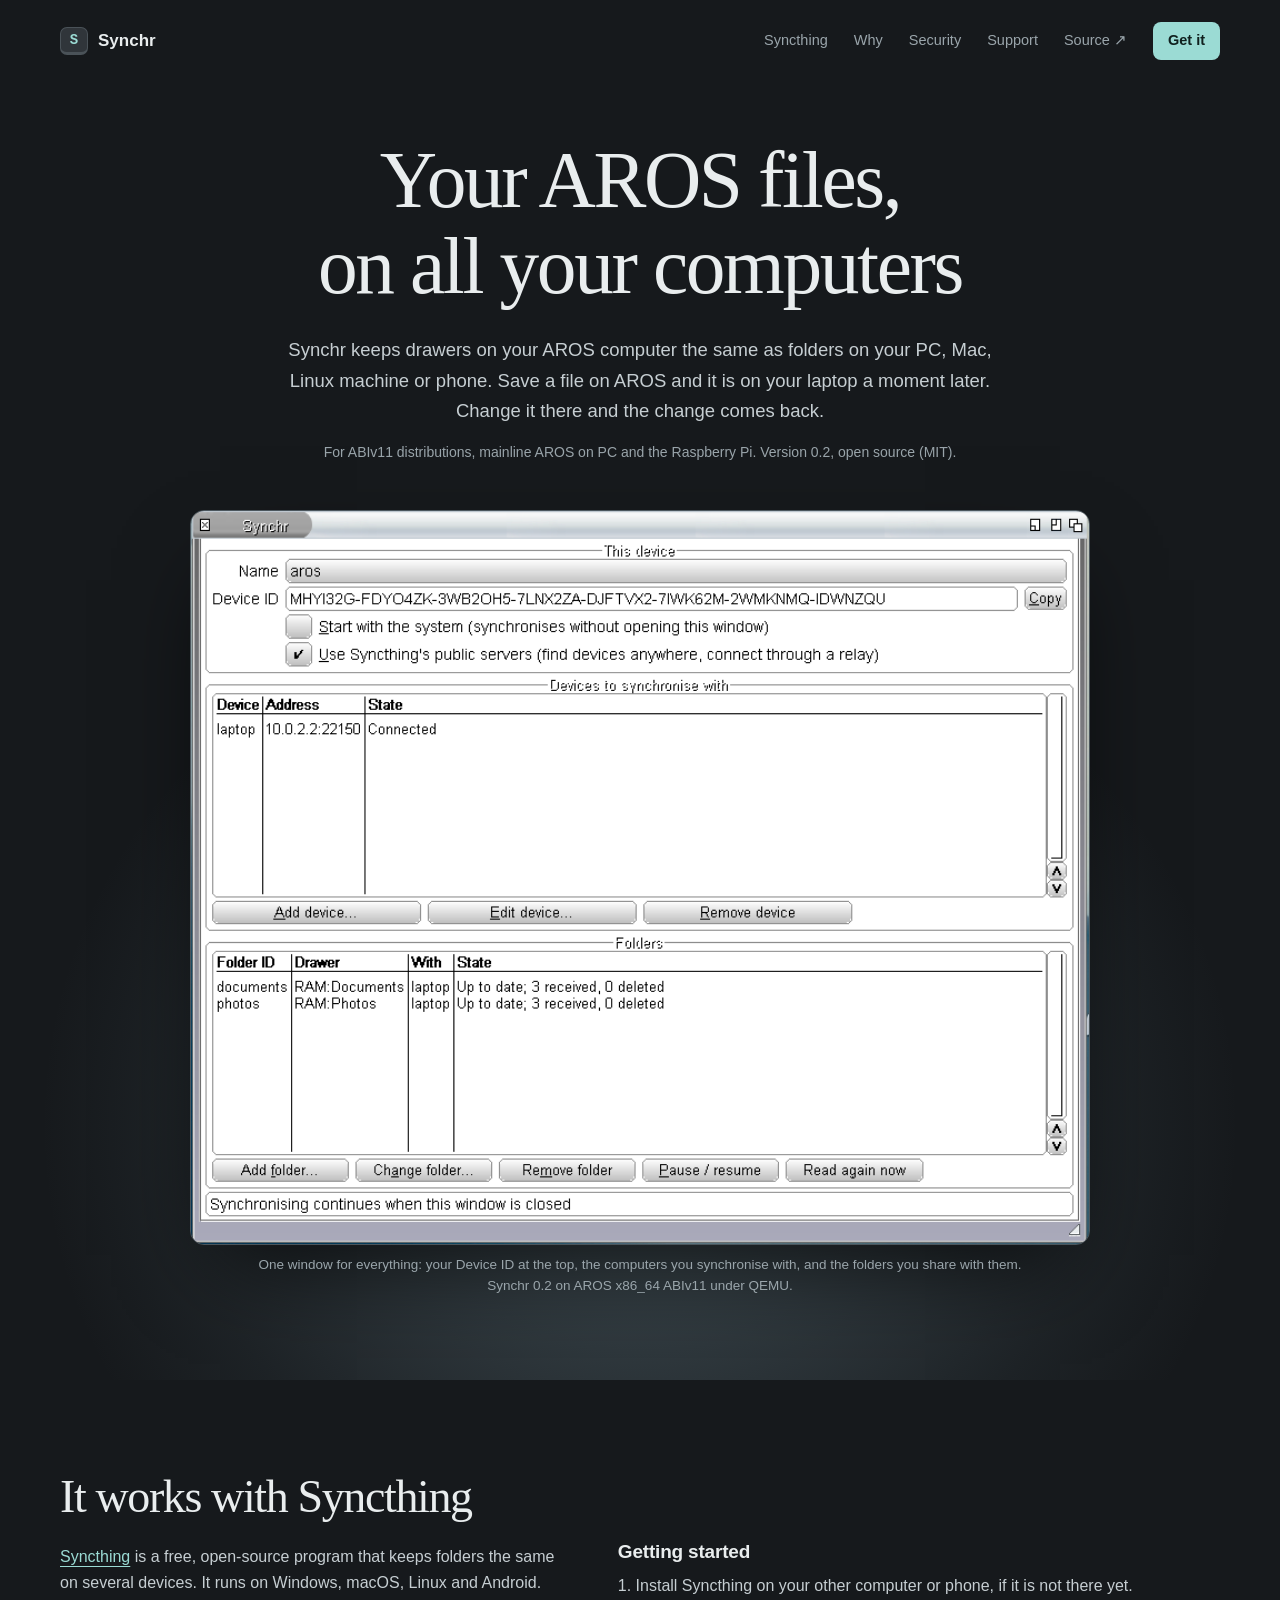
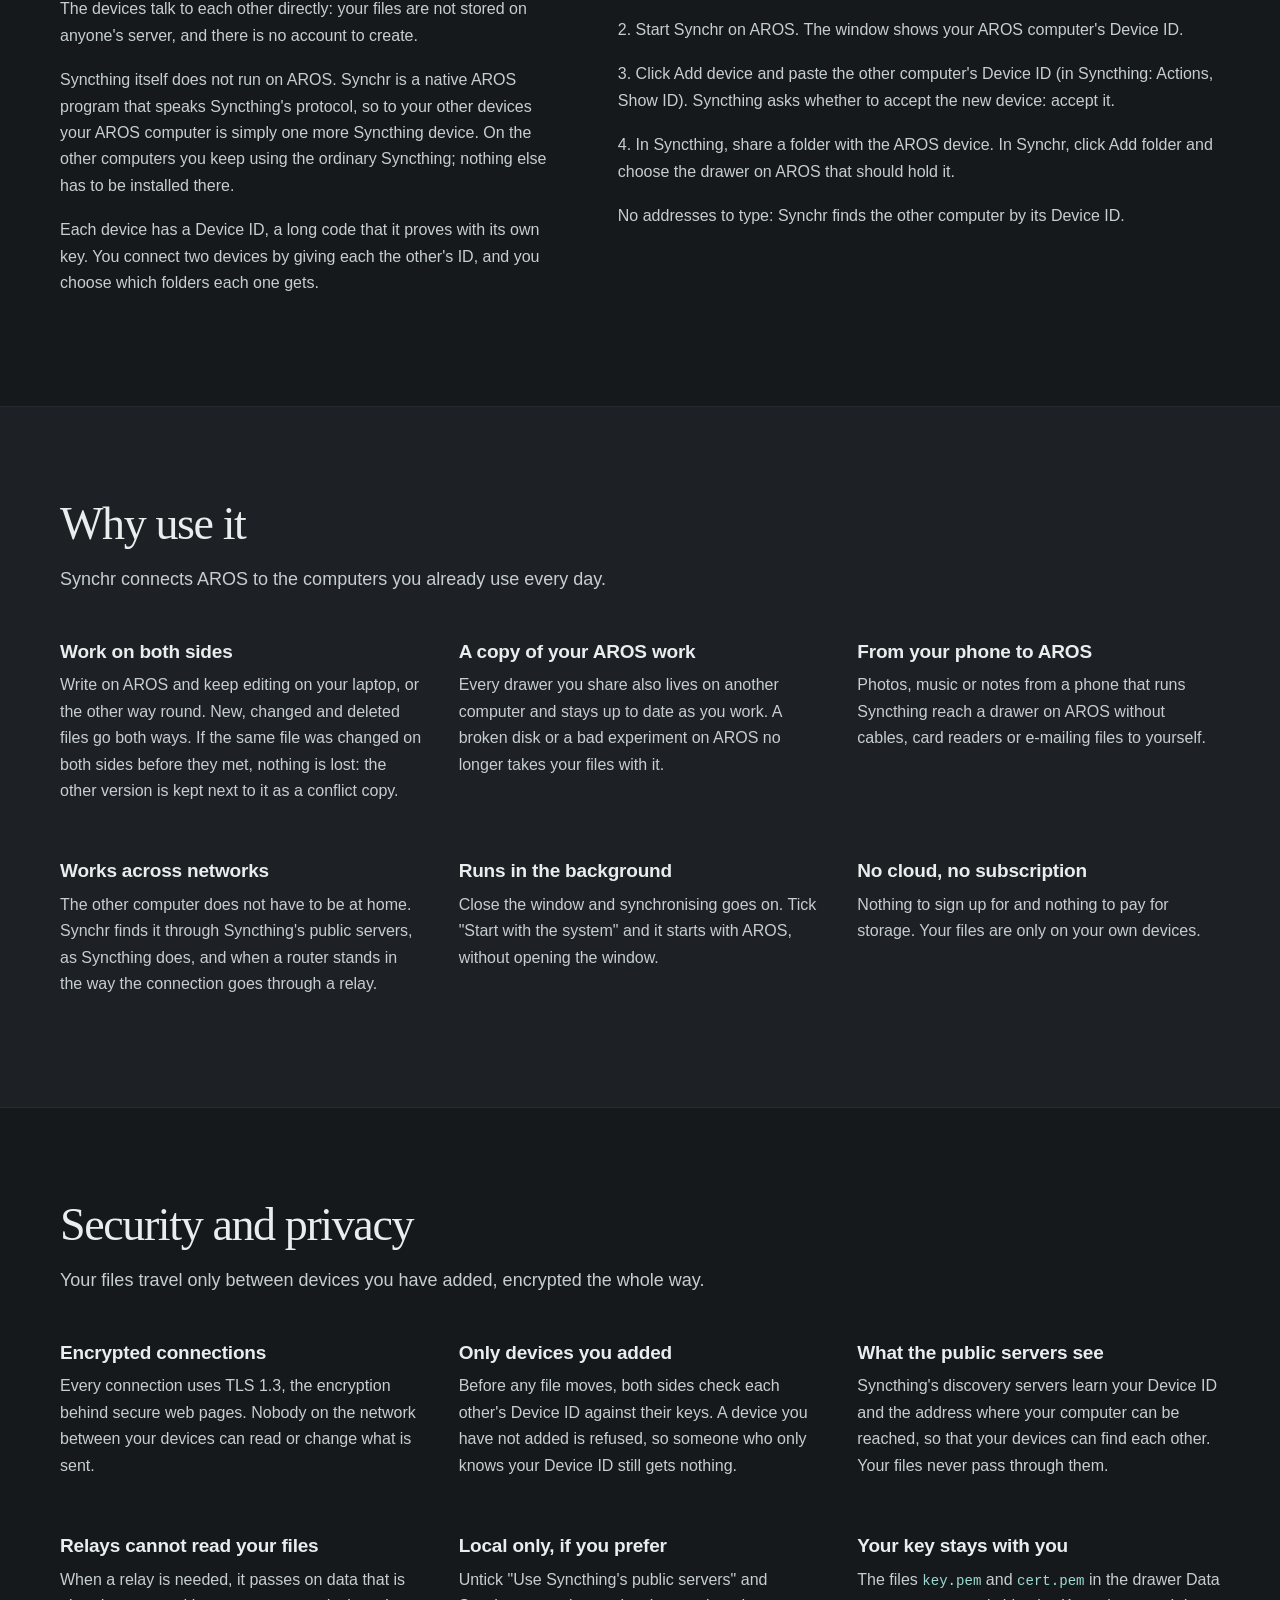
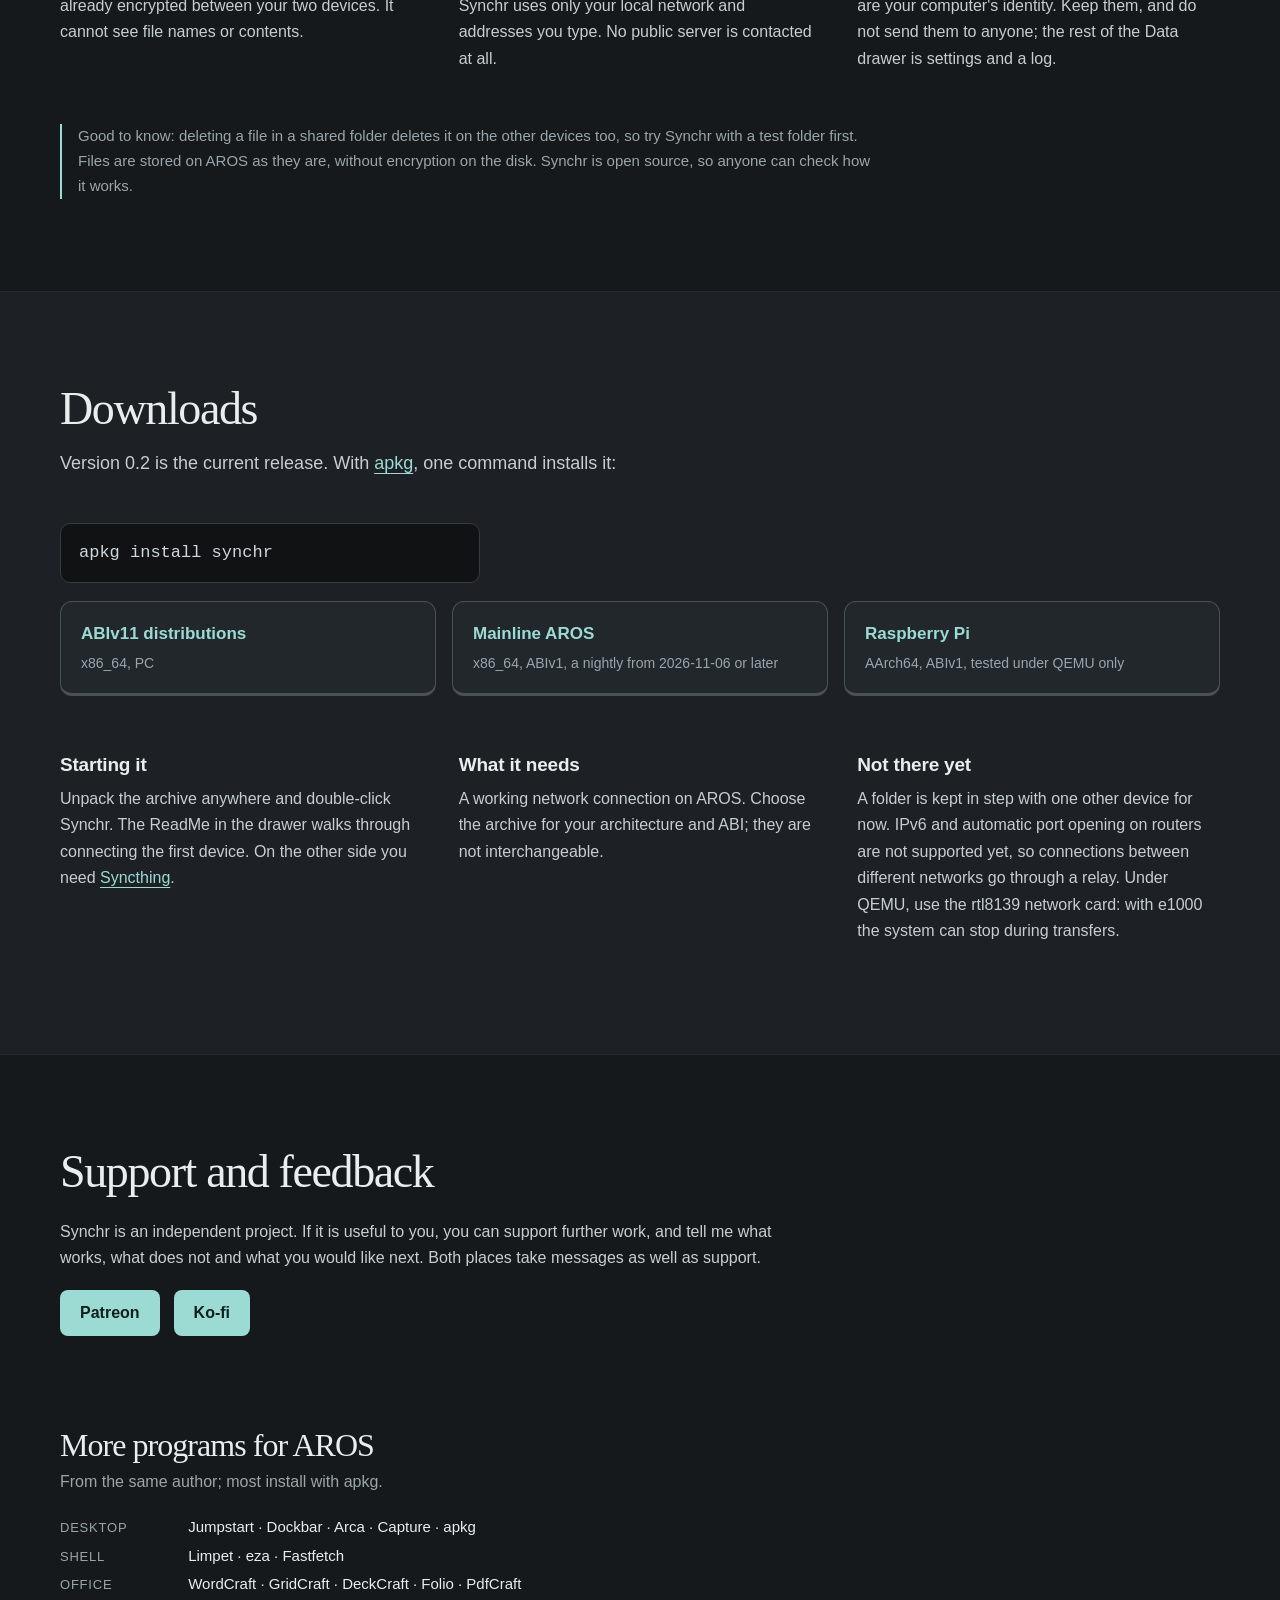
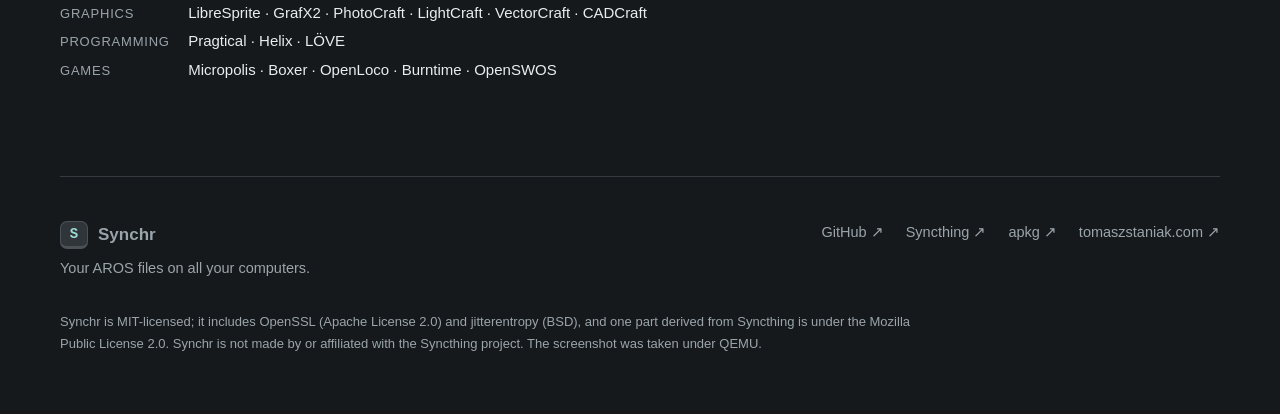
==== commit e1d19b73: "Web page: other programs in a few lines" ====
--- a/website/index.html
+++ b/website/index.html
@@ -5,7 +5,7 @@
 <title>Synchr: keep your AROS files in step with your other computers</title>
 <meta name="description" content="Synchr keeps drawers on your AROS computer the same as folders on your PC, Mac, Linux machine or phone. It works with Syncthing: no cloud, no account, encrypted connections.">
 <meta name="theme-color" content="#16191c"><meta property="og:title" content="Synchr for AROS"><meta property="og:description" content="Your AROS files on all your computers, with Syncthing. No cloud, no account."><meta property="og:type" content="website"><meta property="og:image" content="https://tomaszstaniak.github.io/aros-synchr/assets/window.png">
-<link rel="stylesheet" href="style.css?v=1">
+<link rel="stylesheet" href="style.css?v=2">
 </head>
 <body>
 <a class="skip" href="#main">Skip to content</a>
@@ -91,54 +91,18 @@
 </div>
 </section>
 
-<section id="more" class="section tinted"><div class="wrap">
-<div class="section-heading"><h2>More programs for AROS</h2><p class="section-lead">Synchr is one of a family of programs for AROS from the same author. Most of them install with apkg.</p></div>
-<h3 class="more-group">Desktop and system</h3>
-<div class="more">
-<a href="https://tomaszstaniak.github.io/aros-launcher/"><strong>Jumpstart</strong><span>A keyboard launcher: programs, files, windows, sums and currencies from one hotkey.</span></a>
-<a href="https://tomaszstaniak.github.io/aros-dockbar/"><strong>Dockbar</strong><span>A dock with application groups, drawer panels, clocks, Weather and Currency.</span></a>
-<a href="https://tomaszstaniak.github.io/arca/"><strong>Arca</strong><span>Pack, browse and extract archives.</span></a>
-<a href="https://github.com/tomaszstaniak/aros-capture"><strong>Capture</strong><span>Screenshots with area capture, a markup editor and drag to drawers.</span></a>
-<a href="https://github.com/tomaszstaniak/arospkg"><strong>apkg</strong><span>The package manager: find, install, update and remove programs.</span></a>
-</div>
-<h3 class="more-group">Shell</h3>
-<div class="more">
-<a href="https://tomaszstaniak.github.io/limpet/"><strong>Limpet</strong><span>A terminal with Unicode, true colour, searchable scrollback and SSH.</span></a>
-<a href="https://github.com/tomaszstaniak/aros-eza"><strong>eza</strong><span>A modern List and Dir: colours, icons, tree view, Git status.</span></a>
-<a href="https://github.com/tomaszstaniak/aros-fastfetch"><strong>Fastfetch</strong><span>System information in the Shell, with the AROS logo.</span></a>
-</div>
-<h3 class="more-group">Office and documents</h3>
-<div class="more">
-<a href="https://github.com/tomaszstaniak/aros-wordcraft"><strong>WordCraft</strong><span>A word processor for DOCX, ODT and RTF, with PDF export.</span></a>
-<a href="https://github.com/tomaszstaniak/aros-gridcraft"><strong>GridCraft</strong><span>Spreadsheets for XLSX, ODS and CSV, with formulas.</span></a>
-<a href="https://github.com/tomaszstaniak/aros-deckcraft"><strong>DeckCraft</strong><span>Presentations for PPTX, with slide shows and PDF export.</span></a>
-<a href="https://github.com/tomaszstaniak/aros-foliopdf"><strong>Folio</strong><span>A PDF reader with two-page spreads, search and highlighting.</span></a>
-<a href="https://github.com/tomaszstaniak/aros-pdfcraft"><strong>PdfCraft</strong><span>View and edit PDF files (experimental).</span></a>
-</div>
-<h3 class="more-group">Graphics and design</h3>
-<div class="more">
-<a href="https://github.com/tomaszstaniak/aros-libresprite"><strong>LibreSprite</strong><span>Pixel art and animated sprites.</span></a>
-<a href="https://github.com/tomaszstaniak/aros-grafx2"><strong>GrafX2</strong><span>A 256-colour paint program.</span></a>
-<a href="https://github.com/tomaszstaniak/aros-photocraft"><strong>PhotoCraft</strong><span>Image editing with layers and masks (experimental).</span></a>
-<a href="https://github.com/tomaszstaniak/aros-lightcraft"><strong>LightCraft</strong><span>A photo library and RAW editor.</span></a>
-<a href="https://github.com/tomaszstaniak/aros-vectorcraft"><strong>VectorCraft</strong><span>Vector drawing with SVG, PDF and EPS (test release).</span></a>
-<a href="https://github.com/tomaszstaniak/aros-cadcraft"><strong>CADCraft</strong><span>2D CAD drafting for DWG and DXF drawings.</span></a>
-</div>
-<h3 class="more-group">Programming</h3>
-<div class="more">
-<a href="https://github.com/tomaszstaniak/aros-pragtical"><strong>Pragtical</strong><span>A lightweight code editor with a project tree and find in files.</span></a>
-<a href="https://github.com/tomaszstaniak/aros-helix"><strong>Helix</strong><span>The modal text editor, in the Shell.</span></a>
-<a href="https://github.com/tomaszstaniak/aros-loeve"><strong>LÖVE</strong><span>Runs 2D games written in Lua for the LÖVE framework.</span></a>
-</div>
-<h3 class="more-group">Games</h3>
-<div class="more">
-<a href="https://github.com/tomaszstaniak/aros-micropolis"><strong>Micropolis</strong><span>The classic city-building simulation.</span></a>
-<a href="https://github.com/tomaszstaniak/aros-boxerapp"><strong>Boxer</strong><span>A front end for DOS games, with gameboxes and covers (preview).</span></a>
-<a href="https://github.com/tomaszstaniak/aros-openloco"><strong>OpenLoco</strong><span>Chris Sawyer's Locomotion, re-implemented (experimental).</span></a>
-<a href="https://github.com/tomaszstaniak/aros-burntime"><strong>Burntime</strong><span>Burntime Remastered, a survival strategy game (needs the game data).</span></a>
-<a href="https://github.com/tomaszstaniak/aros-swos"><strong>OpenSWOS</strong><span>Sensible World of Soccer, re-implemented (experimental).</span></a>
-</div>
-</div></section>
+<section id="more" class="section wrap">
+<h2 class="more-title">More programs for AROS</h2>
+<p class="more-lead">From the same author; most install with apkg.</p>
+<ul class="family">
+<li><span>Desktop</span> <a href="https://tomaszstaniak.github.io/aros-launcher/">Jumpstart</a> · <a href="https://tomaszstaniak.github.io/aros-dockbar/">Dockbar</a> · <a href="https://tomaszstaniak.github.io/arca/">Arca</a> · <a href="https://github.com/tomaszstaniak/aros-capture">Capture</a> · <a href="https://github.com/tomaszstaniak/arospkg">apkg</a></li>
+<li><span>Shell</span> <a href="https://tomaszstaniak.github.io/limpet/">Limpet</a> · <a href="https://github.com/tomaszstaniak/aros-eza">eza</a> · <a href="https://github.com/tomaszstaniak/aros-fastfetch">Fastfetch</a></li>
+<li><span>Office</span> <a href="https://github.com/tomaszstaniak/aros-wordcraft">WordCraft</a> · <a href="https://github.com/tomaszstaniak/aros-gridcraft">GridCraft</a> · <a href="https://github.com/tomaszstaniak/aros-deckcraft">DeckCraft</a> · <a href="https://github.com/tomaszstaniak/aros-foliopdf">Folio</a> · <a href="https://github.com/tomaszstaniak/aros-pdfcraft">PdfCraft</a></li>
+<li><span>Graphics</span> <a href="https://github.com/tomaszstaniak/aros-libresprite">LibreSprite</a> · <a href="https://github.com/tomaszstaniak/aros-grafx2">GrafX2</a> · <a href="https://github.com/tomaszstaniak/aros-photocraft">PhotoCraft</a> · <a href="https://github.com/tomaszstaniak/aros-lightcraft">LightCraft</a> · <a href="https://github.com/tomaszstaniak/aros-vectorcraft">VectorCraft</a> · <a href="https://github.com/tomaszstaniak/aros-cadcraft">CADCraft</a></li>
+<li><span>Programming</span> <a href="https://github.com/tomaszstaniak/aros-pragtical">Pragtical</a> · <a href="https://github.com/tomaszstaniak/aros-helix">Helix</a> · <a href="https://github.com/tomaszstaniak/aros-loeve">LÖVE</a></li>
+<li><span>Games</span> <a href="https://github.com/tomaszstaniak/aros-micropolis">Micropolis</a> · <a href="https://github.com/tomaszstaniak/aros-boxerapp">Boxer</a> · <a href="https://github.com/tomaszstaniak/aros-openloco">OpenLoco</a> · <a href="https://github.com/tomaszstaniak/aros-burntime">Burntime</a> · <a href="https://github.com/tomaszstaniak/aros-swos">OpenSWOS</a></li>
+</ul>
+</section>
 
 </main>
 
--- a/website/style.css
+++ b/website/style.css
@@ -137,13 +137,14 @@
 }
 @media (prefers-reduced-motion:reduce){html{scroll-behavior:auto}}
 
-/* Synchr: list of other programs */
-.more{display:grid;grid-template-columns:repeat(auto-fill,minmax(250px,1fr));gap:14px;margin-top:28px}
-.more a{display:block;padding:16px 18px;border:1px solid var(--line);border-radius:10px;background:var(--raised);text-decoration:none}
-.more a:hover{border-color:var(--accent)}
-.more strong{display:block;font-weight:600;margin-bottom:4px}
-.more span{color:var(--muted);font-size:14.5px;line-height:1.5}
+/* Synchr: the other programs, one line per group */
+.more-title{font-size:clamp(24px,2.6vw,32px);margin-bottom:6px}
+.more-lead{color:var(--muted)}
+.family{list-style:none;margin:0;padding:0;font-size:15px;line-height:1.9}
+.family span{display:inline-block;min-width:124px;color:var(--muted);font-size:13px;text-transform:uppercase;letter-spacing:.06em}
+.family a{text-decoration:none;color:var(--ink)}
+.family a:hover{color:var(--accent)}
 .support-links{display:flex;flex-wrap:wrap;gap:14px;margin-top:8px}
 .support-links a{color:#10201e;background:var(--accent);padding:10px 20px;border-radius:8px;font-weight:600;text-decoration:none}
 .support-links a:hover{background:#b4e6e0}
-.more-group{margin:34px 0 0;color:var(--muted);font-size:15px;text-transform:uppercase;letter-spacing:.06em}
+#more{padding-top:0}
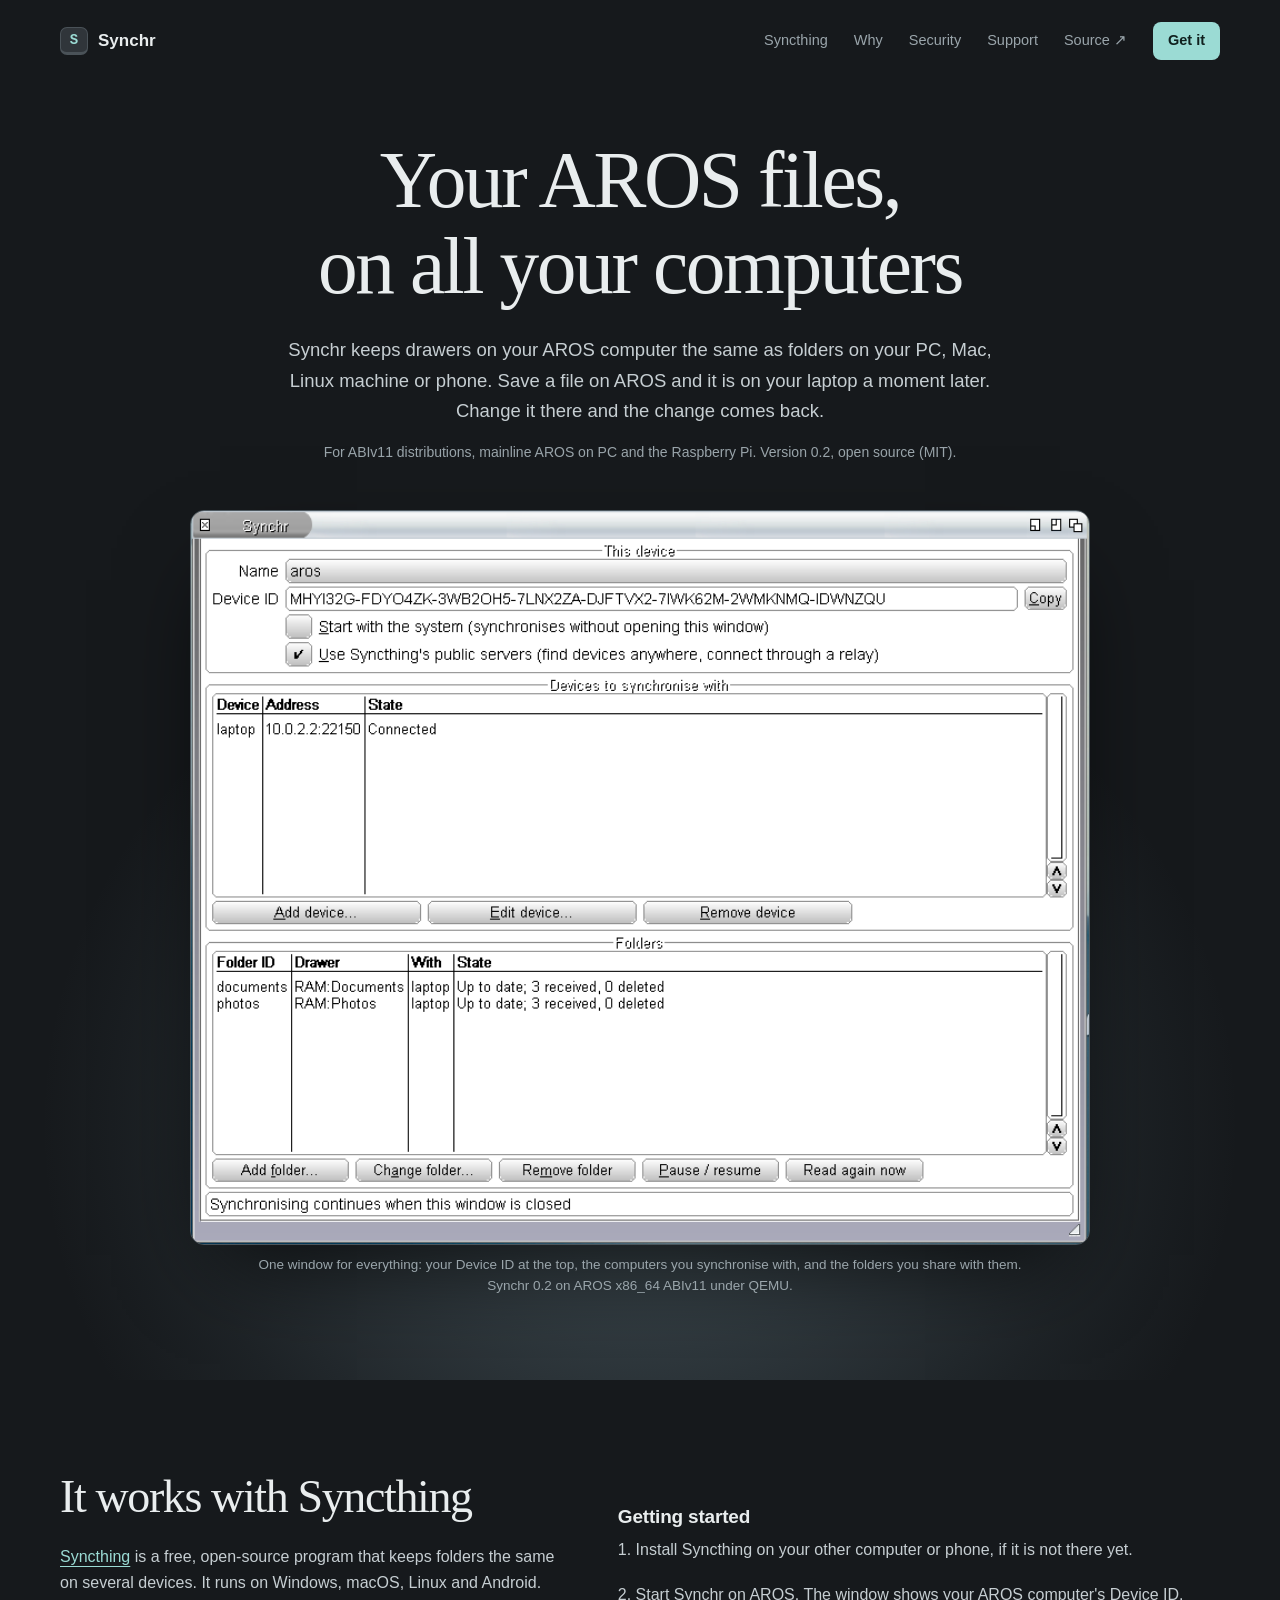
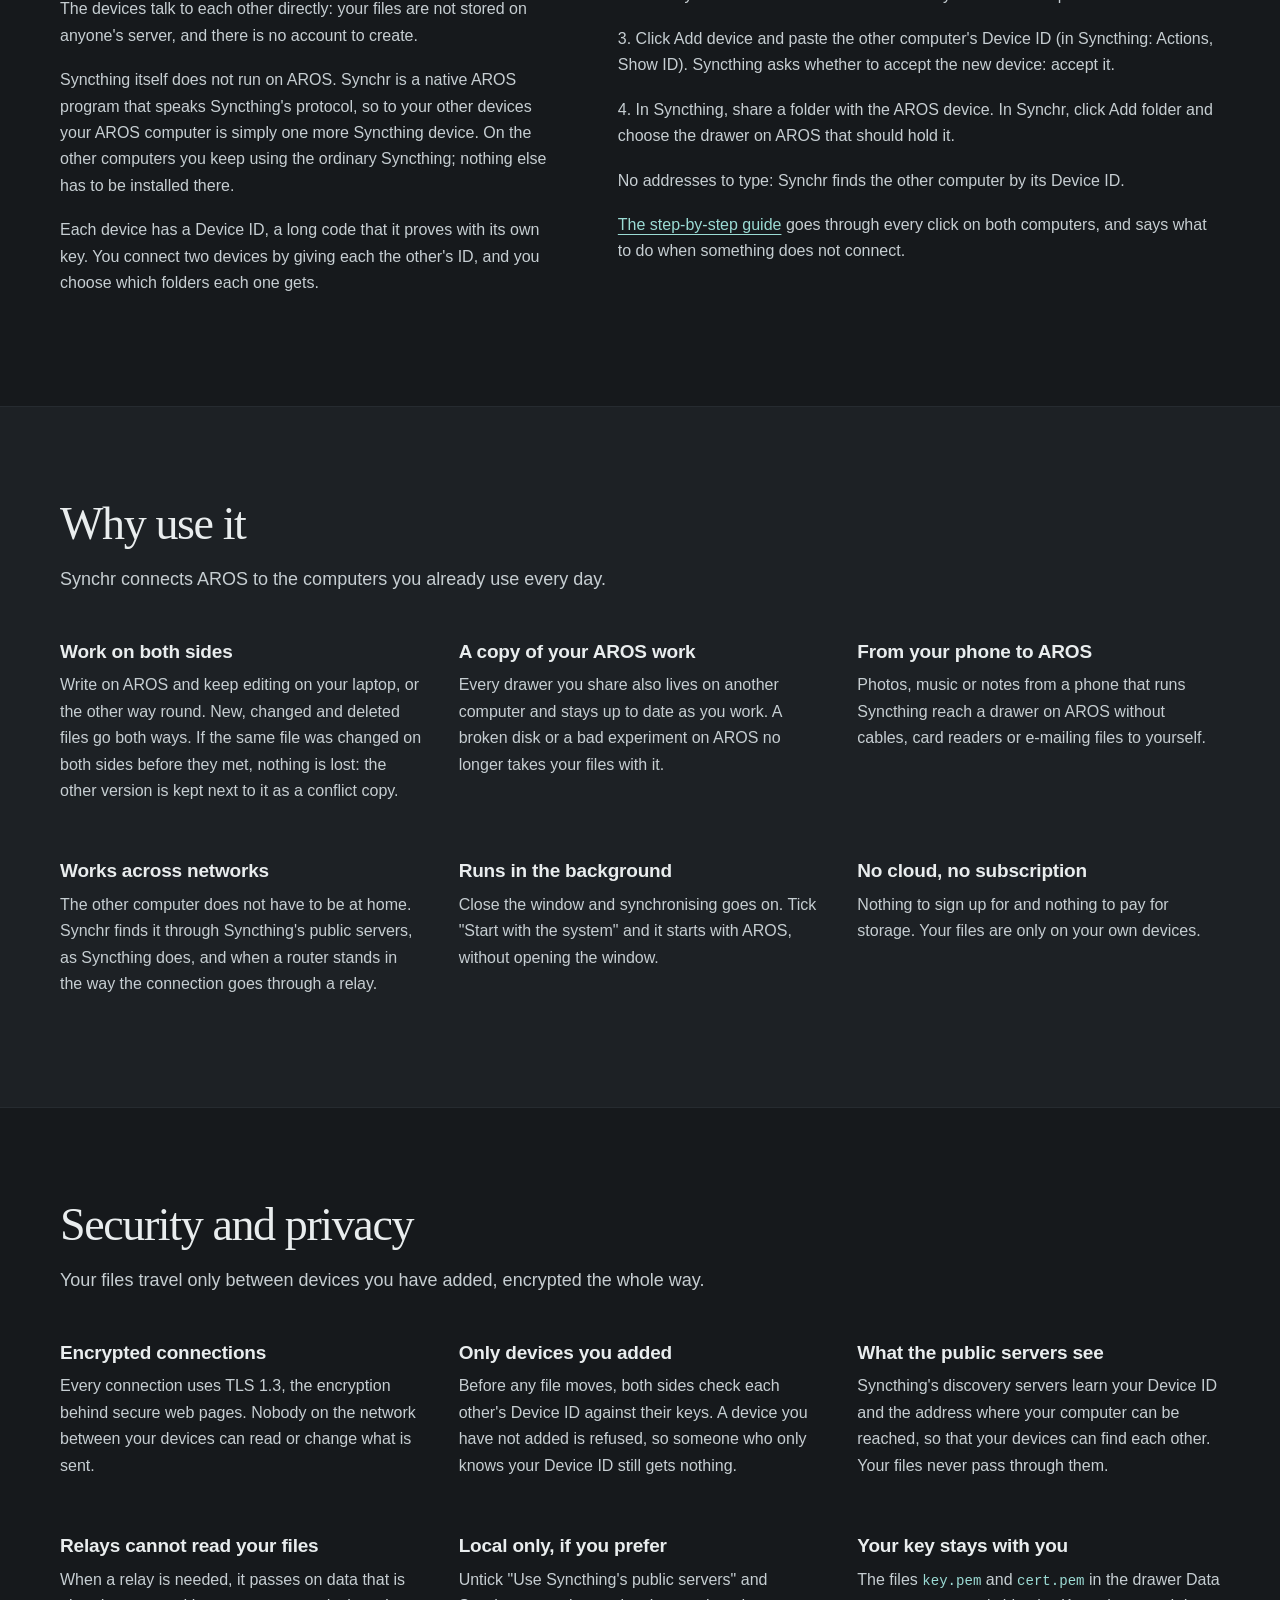
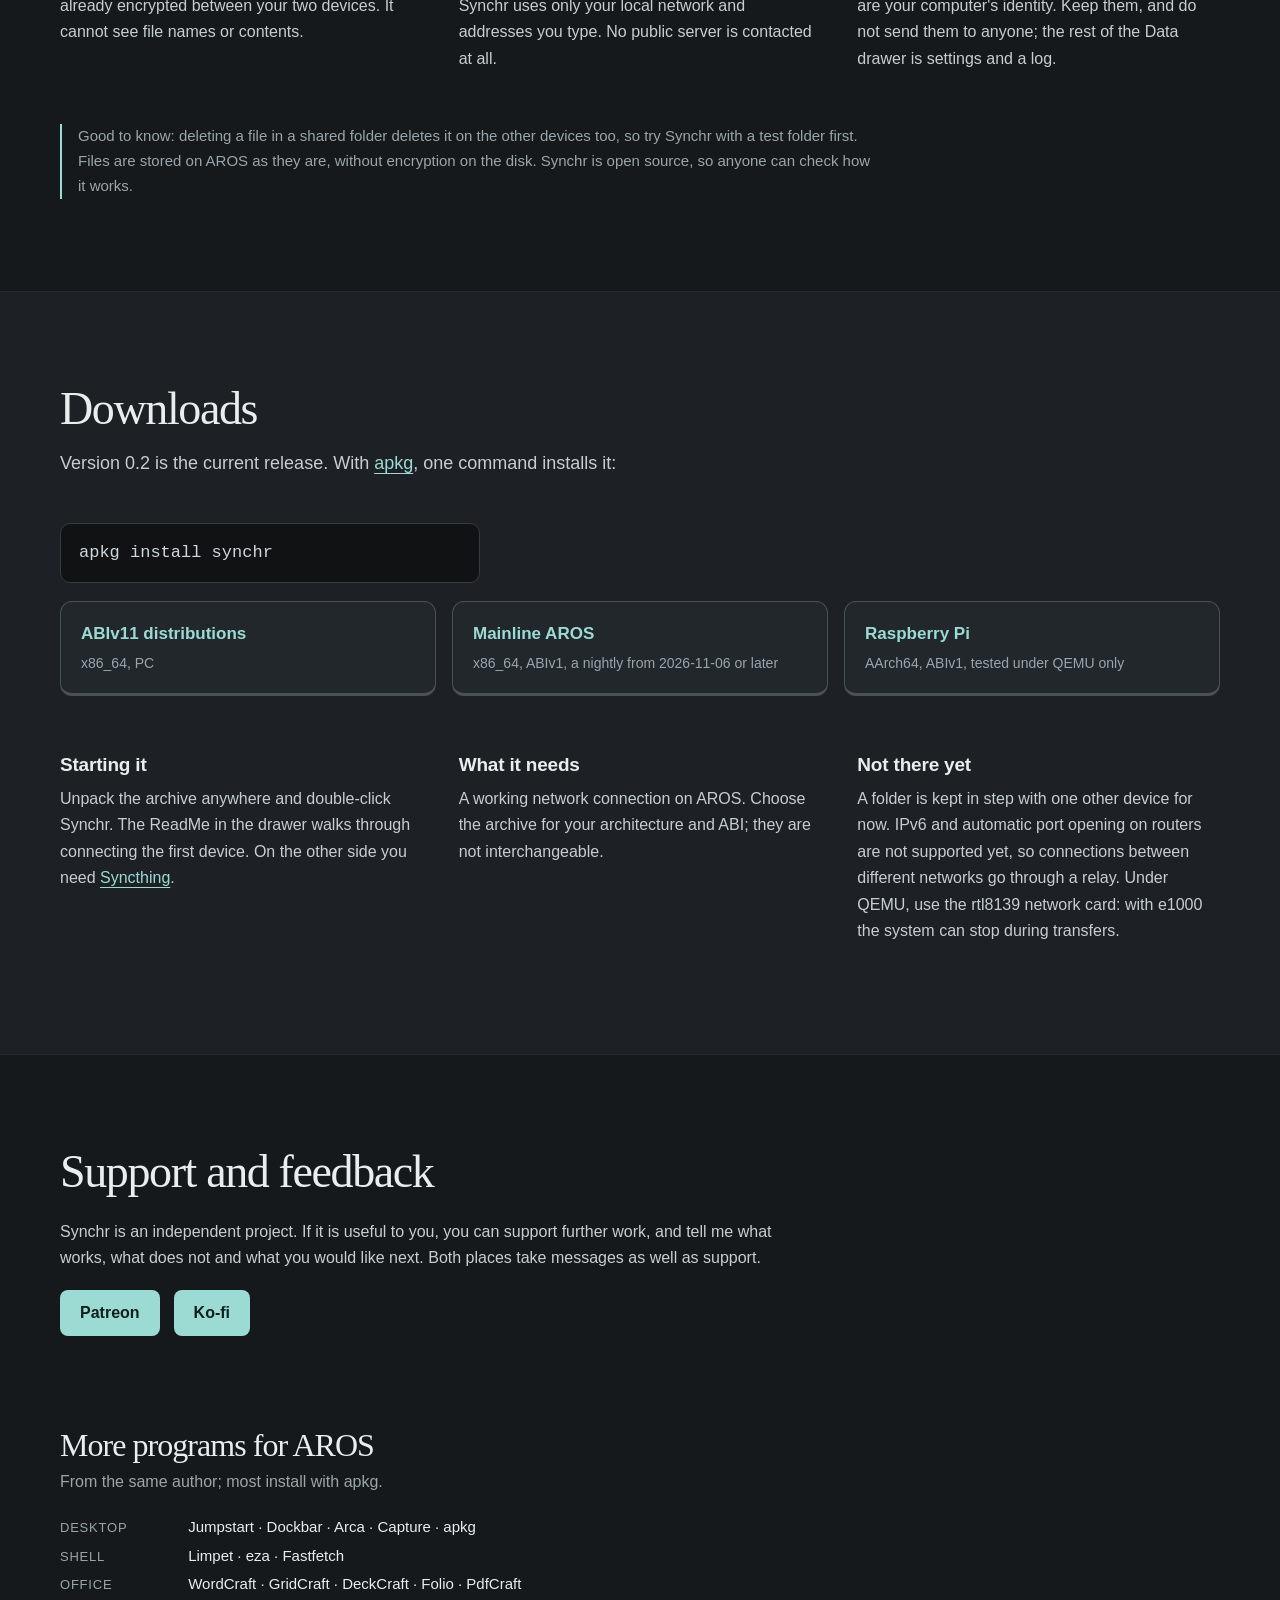
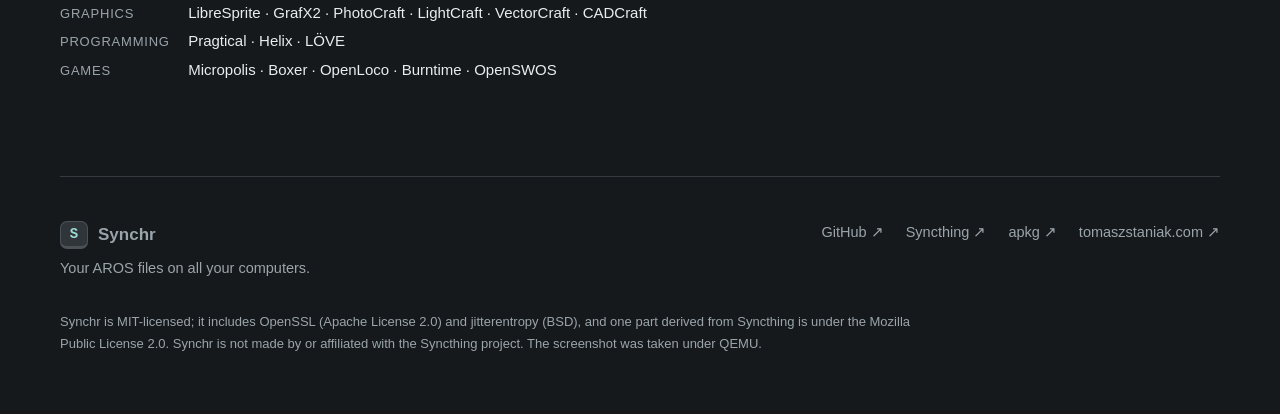
==== commit 75e1ca02: "Web page: step-by-step setup guide" ====
--- a/website/index.html
+++ b/website/index.html
@@ -5,7 +5,7 @@
 <title>Synchr: keep your AROS files in step with your other computers</title>
 <meta name="description" content="Synchr keeps drawers on your AROS computer the same as folders on your PC, Mac, Linux machine or phone. It works with Syncthing: no cloud, no account, encrypted connections.">
 <meta name="theme-color" content="#16191c"><meta property="og:title" content="Synchr for AROS"><meta property="og:description" content="Your AROS files on all your computers, with Syncthing. No cloud, no account."><meta property="og:type" content="website"><meta property="og:image" content="https://tomaszstaniak.github.io/aros-synchr/assets/window.png">
-<link rel="stylesheet" href="style.css?v=2">
+<link rel="stylesheet" href="style.css?v=3">
 </head>
 <body>
 <a class="skip" href="#main">Skip to content</a>
@@ -39,6 +39,7 @@
 <p>3. Click Add device and paste the other computer's Device ID (in Syncthing: Actions, Show ID). Syncthing asks whether to accept the new device: accept it.</p>
 <p>4. In Syncthing, share a folder with the AROS device. In Synchr, click Add folder and choose the drawer on AROS that should hold it.</p>
 <p>No addresses to type: Synchr finds the other computer by its Device ID.</p>
+<p><a href="setup.html">The step-by-step guide</a> goes through every click on both computers, and says what to do when something does not connect.</p>
 </div>
 </div>
 </section>
--- a/website/style.css
+++ b/website/style.css
@@ -148,3 +148,30 @@
 .support-links a{color:#10201e;background:var(--accent);padding:10px 20px;border-radius:8px;font-weight:600;text-decoration:none}
 .support-links a:hover{background:#b4e6e0}
 #more{padding-top:0}
+.guide{max-width:820px}
+.guide h1{font-size:clamp(34px,5vw,52px);margin-bottom:22px}
+.guide .intro{font-size:19px;color:#c6ced2}
+.guide > h2{font-size:30px;margin:64px 0 18px}
+.guide .lead{color:#c6ced2}
+.guide ul{padding-left:20px;margin:0 0 18px;color:#c6ced2}
+.guide li{margin-bottom:6px}
+.guide b{color:var(--ink);font-weight:600}
+.before{margin-top:40px;padding:24px 28px;background:var(--raised);border:1px solid var(--line);border-radius:10px}
+.before h2{font-size:21px;margin-bottom:12px}
+.before ul{margin:0}
+.steps{list-style:none;counter-reset:step;padding:0;margin:0}
+.steps[start="6"]{counter-reset:step 5}
+.steps > li{counter-increment:step;position:relative;padding:0 0 30px 46px;margin:0 0 0 18px;border-left:1px solid var(--line)}
+.steps > li:last-child{border-left-color:transparent}
+.steps > li::before{content:counter(step);position:absolute;left:-18px;top:0;width:36px;height:36px;border-radius:50%;background:var(--ground);border:1px solid var(--accent);color:var(--accent);display:grid;place-items:center;font-weight:600}
+.steps h3{margin:4px 0 10px}
+.steps p{color:#c6ced2}
+.on{display:inline-block;font-size:12px;font-weight:600;letter-spacing:.08em;text-transform:uppercase;padding:2px 10px;border-radius:999px;margin-top:6px}
+.on.aros{background:#1f3b39;color:var(--accent)}
+.on.other{background:#2b3036;color:#d7c9a6}
+.aside{font-size:15px;color:var(--muted)!important;border-left:2px solid var(--line);padding-left:14px}
+.trouble{margin:0}
+.trouble dt{font-weight:600;margin-top:22px;color:var(--ink)}
+.trouble dd{margin:6px 0 0;color:#c6ced2}
+.guide code{overflow-wrap:anywhere}
+@media (max-width:520px){.steps > li{padding-left:34px}.before{padding:18px}}
